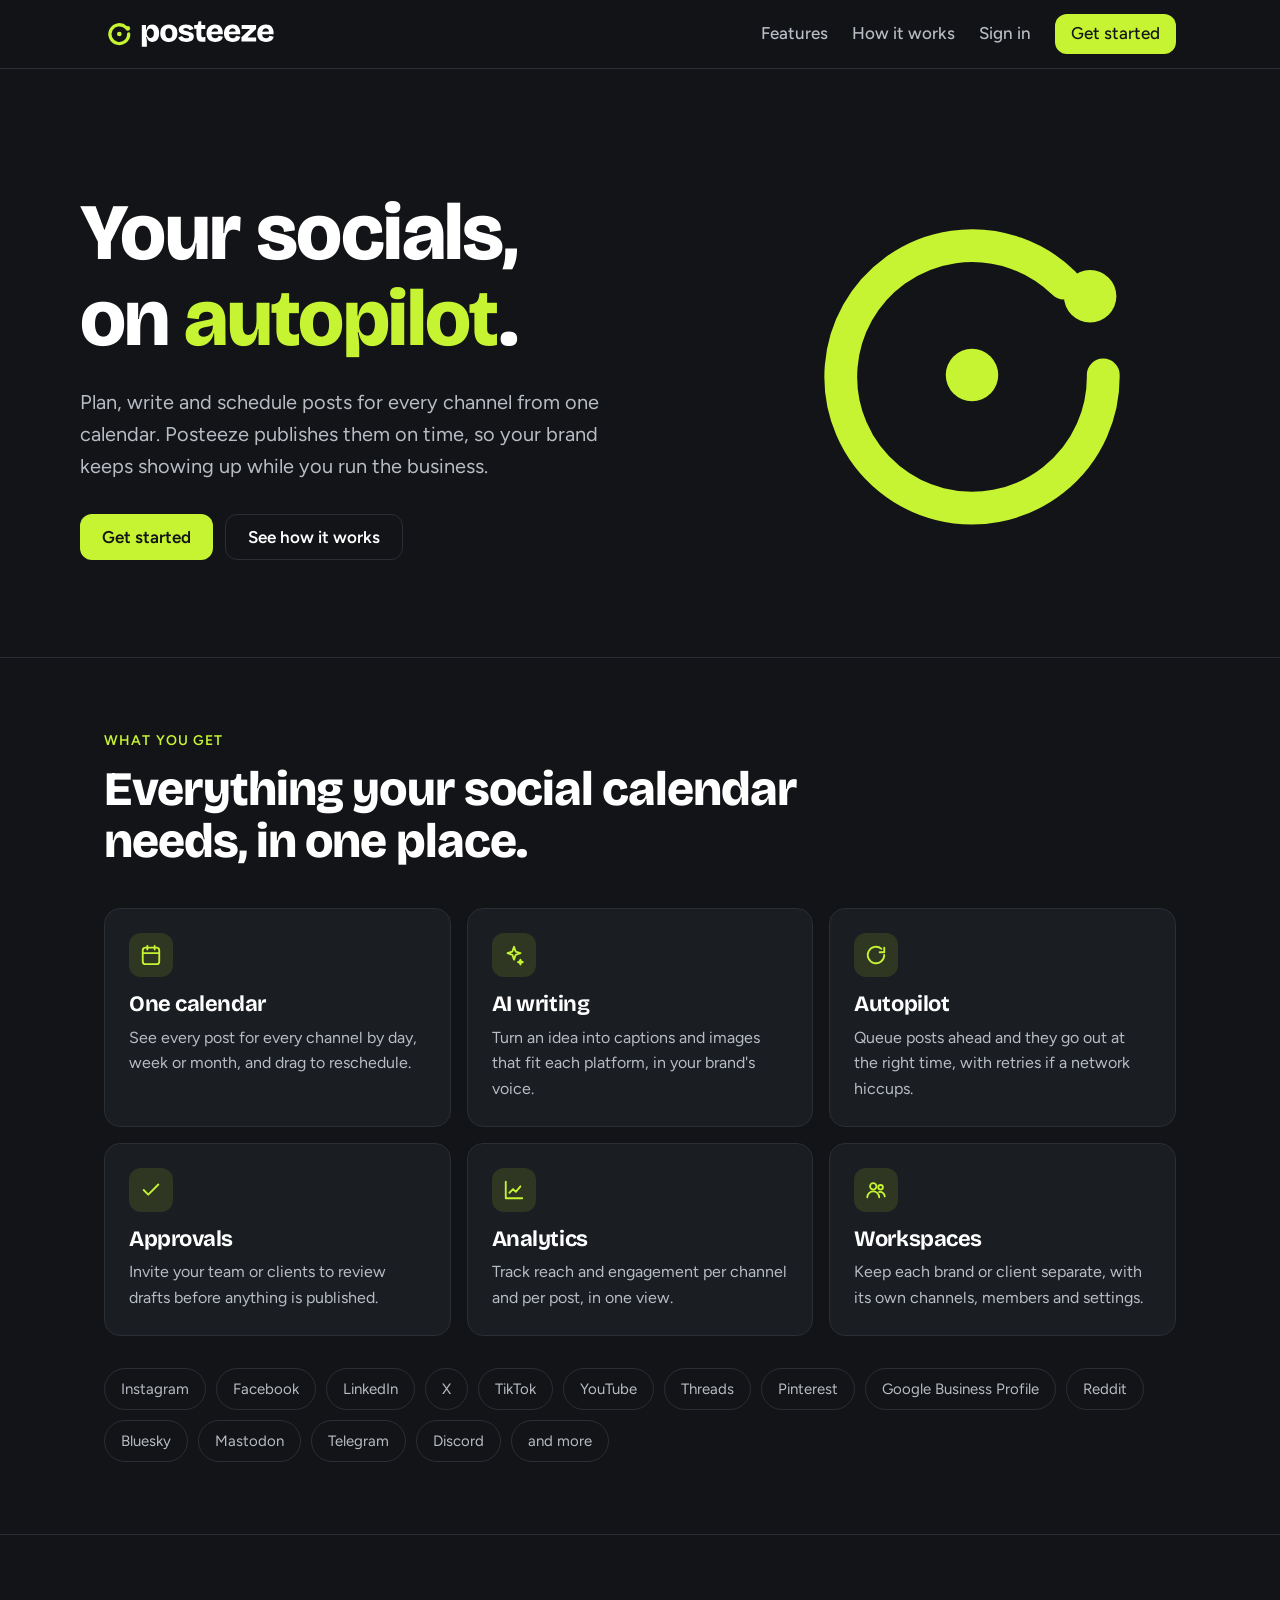
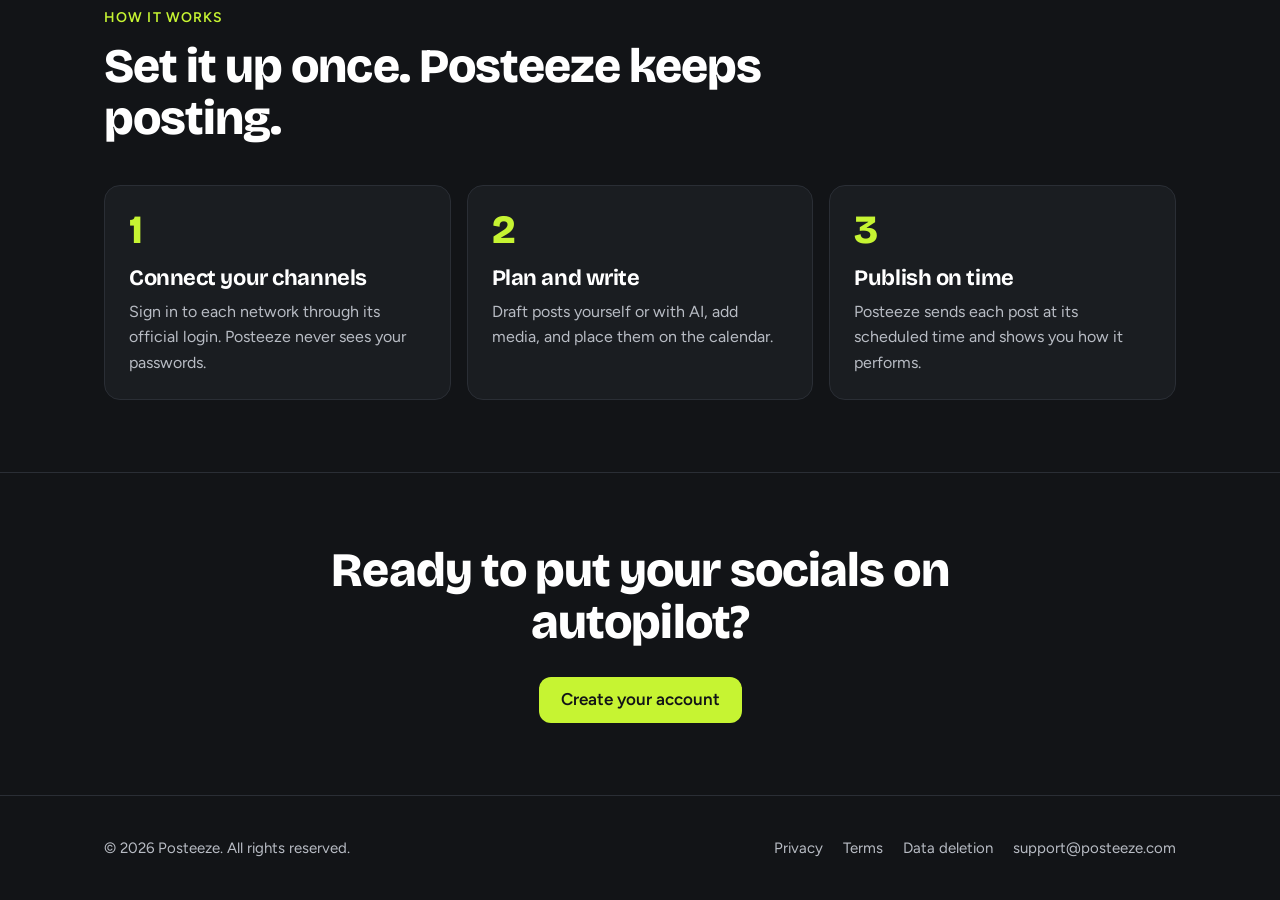
==== public/index.html @ e5a8feeb "posteeze.com: home, privacy, terms, data deletion Co-Authored-By: Claude Opus 5.5 <noreply@anthropic" ====
<!doctype html>
<html lang="en">
<head>
<meta charset="utf-8">
<meta name="viewport" content="width=device-width, initial-scale=1">
<title>Posteeze: your socials, on autopilot</title>
<meta name="description" content="Plan, write and schedule posts for every channel from one calendar. Posteeze publishes them on time.">
<link rel="canonical" href="https://posteeze.com/">
<link rel="icon" href="/assets/favicon.ico" sizes="any">
<link rel="icon" type="image/svg+xml" href="/assets/icon.svg">
<link rel="apple-touch-icon" href="/assets/icon-180.png">
<link rel="manifest" href="/site.webmanifest">
<meta name="theme-color" content="#121417">
<meta property="og:type" content="website">
<meta property="og:site_name" content="Posteeze">
<meta property="og:title" content="Posteeze: your socials, on autopilot">
<meta property="og:description" content="Plan, write and schedule posts for every channel from one calendar. Posteeze publishes them on time.">
<meta property="og:url" content="https://posteeze.com/">
<meta property="og:image" content="https://posteeze.com/assets/og-image.png">
<meta property="og:image:width" content="1200">
<meta property="og:image:height" content="630">
<meta property="og:image:alt" content="Posteeze: your socials, on autopilot">
<meta name="twitter:card" content="summary_large_image">
<meta name="twitter:title" content="Posteeze: your socials, on autopilot">
<meta name="twitter:description" content="Plan, write and schedule posts for every channel from one calendar. Posteeze publishes them on time.">
<meta name="twitter:image" content="https://posteeze.com/assets/og-image.png">
<link rel="preconnect" href="https://fonts.googleapis.com">
<link rel="preconnect" href="https://fonts.gstatic.com" crossorigin>
<link href="https://fonts.googleapis.com/css2?family=Bricolage+Grotesque:opsz,wght@12..96,700;12..96,800&family=Figtree:wght@400;500;600&display=swap" rel="stylesheet">
<link rel="stylesheet" href="/style.css">
</head>
<body>
<header><div class="wrap nav">
<a href="/" aria-label="Posteeze home"><img src="/assets/logo-text-dark.svg" alt="Posteeze" width="170" height="30"></a>
<nav><a href="/#features">Features</a><a href="/#how">How it works</a><a href="https://postiz-production-c13c5736.up.railway.app/auth/login">Sign in</a><a class="btn" href="https://postiz-production-c13c5736.up.railway.app/auth">Get started</a></nav>
</div></header>
<main>

<div class="wrap hero">
<div>
<h1>Your socials,<br>on <em>autopilot</em>.</h1>
<p>Plan, write and schedule posts for every channel from one calendar. Posteeze publishes them on time, so your brand keeps showing up while you run the business.</p>
<div class="cta"><a class="btn" href="https://postiz-production-c13c5736.up.railway.app/auth">Get started</a><a class="btn ghost" href="#how">See how it works</a></div>
</div>
<svg class="orbit" viewBox="0 0 64 64" role="img" aria-label="Posteeze orbit mark">
<path d="M46 18 A20 20 0 1 0 52 32" fill="none" stroke="#C6F432" stroke-width="5" stroke-linecap="round"/>
<circle cx="50" cy="20" r="4" fill="#C6F432"/><circle cx="32" cy="32" r="4" fill="#C6F432"/></svg>
</div>

<section id="features"><div class="wrap">
<div class="eyebrow">What you get</div>
<h2>Everything your social calendar needs, in one place.</h2>
<div class="grid">
<div class="card"><div class="ico"><svg width="22" height="22" viewBox="0 0 24 24" fill="none" stroke="#C6F432" stroke-width="2" stroke-linecap="round" stroke-linejoin="round" aria-hidden="true"><rect x="3" y="4" width="18" height="18" rx="3"/><path d="M16 2v4M8 2v4M3 10h18"/></svg></div><h3>One calendar</h3><p>See every post for every channel by day, week or month, and drag to reschedule.</p></div>
<div class="card"><div class="ico"><svg width="22" height="22" viewBox="0 0 24 24" fill="none" stroke="#C6F432" stroke-width="2" stroke-linecap="round" stroke-linejoin="round" aria-hidden="true"><path d="M12 3l1.8 5.2L19 10l-5.2 1.8L12 17l-1.8-5.2L5 10l5.2-1.8z"/><path d="M19 17l.7 2 2 .7-2 .7-.7 2-.7-2-2-.7 2-.7z"/></svg></div><h3>AI writing</h3><p>Turn an idea into captions and images that fit each platform, in your brand's voice.</p></div>
<div class="card"><div class="ico"><svg width="22" height="22" viewBox="0 0 24 24" fill="none" stroke="#C6F432" stroke-width="2" stroke-linecap="round" stroke-linejoin="round" aria-hidden="true"><path d="M21 12a9 9 0 1 1-3-6.7"/><path d="M21 4v5h-5"/></svg></div><h3>Autopilot</h3><p>Queue posts ahead and they go out at the right time, with retries if a network hiccups.</p></div>
<div class="card"><div class="ico"><svg width="22" height="22" viewBox="0 0 24 24" fill="none" stroke="#C6F432" stroke-width="2" stroke-linecap="round" stroke-linejoin="round" aria-hidden="true"><path d="M20 6L9 17l-5-5"/></svg></div><h3>Approvals</h3><p>Invite your team or clients to review drafts before anything is published.</p></div>
<div class="card"><div class="ico"><svg width="22" height="22" viewBox="0 0 24 24" fill="none" stroke="#C6F432" stroke-width="2" stroke-linecap="round" stroke-linejoin="round" aria-hidden="true"><path d="M3 3v18h18"/><path d="M7 15l4-4 3 3 5-6"/></svg></div><h3>Analytics</h3><p>Track reach and engagement per channel and per post, in one view.</p></div>
<div class="card"><div class="ico"><svg width="22" height="22" viewBox="0 0 24 24" fill="none" stroke="#C6F432" stroke-width="2" stroke-linecap="round" stroke-linejoin="round" aria-hidden="true"><circle cx="9" cy="8" r="3.5"/><path d="M2.5 20a6.5 6.5 0 0 1 13 0"/><circle cx="17" cy="9" r="2.5"/><path d="M15.5 14.2A5 5 0 0 1 21.5 19"/></svg></div><h3>Workspaces</h3><p>Keep each brand or client separate, with its own channels, members and settings.</p></div>
</div>
<div class="channels" aria-label="Supported channels"><span>Instagram</span><span>Facebook</span><span>LinkedIn</span><span>X</span><span>TikTok</span><span>YouTube</span><span>Threads</span><span>Pinterest</span><span>Google Business Profile</span><span>Reddit</span><span>Bluesky</span><span>Mastodon</span><span>Telegram</span><span>Discord</span><span>and more</span></div>
</div></section>

<section id="how"><div class="wrap">
<div class="eyebrow">How it works</div>
<h2>Set it up once. Posteeze keeps posting.</h2>
<div class="steps">
<div class="card"><h3>Connect your channels</h3><p>Sign in to each network through its official login. Posteeze never sees your passwords.</p></div>
<div class="card"><h3>Plan and write</h3><p>Draft posts yourself or with AI, add media, and place them on the calendar.</p></div>
<div class="card"><h3>Publish on time</h3><p>Posteeze sends each post at its scheduled time and shows you how it performs.</p></div>
</div>
</div></section>

<section class="final"><div class="wrap">
<h2>Ready to put your socials on autopilot?</h2>
<div class="cta"><a class="btn" href="https://postiz-production-c13c5736.up.railway.app/auth">Create your account</a></div>
</div></section>
</main>
<footer><div class="wrap row">
<div>&copy; 2026 Posteeze. All rights reserved.</div>
<nav><a href="/privacy">Privacy</a><a href="/terms">Terms</a><a href="/data-deletion">Data deletion</a><a href="mailto:support@posteeze.com">support@posteeze.com</a></nav>
</div></footer>
</body>
</html>
---- style.css ----
:root{--night:#121417;--panel:#1A1D21;--line:#2A2E35;--lime:#C6F432;--moss:#7BA300;--text:#FFFFFF;--muted:#B8BCC4;--display:'Bricolage Grotesque',Georgia,sans-serif;--body:'Figtree',system-ui,sans-serif}
*{box-sizing:border-box}
html{scroll-behavior:smooth}
body{margin:0;background:var(--night);color:var(--text);font-family:var(--body);font-size:17px;line-height:1.6;-webkit-font-smoothing:antialiased}
a{color:var(--lime)}a:hover{color:#E4FA9C}
.wrap{max-width:1120px;margin:0 auto;padding:0 24px}
header{position:sticky;top:0;z-index:5;background:rgba(18,20,23,.88);backdrop-filter:blur(10px);border-bottom:1px solid var(--line)}
.nav{display:flex;align-items:center;justify-content:space-between;height:68px;gap:16px}
.nav img{height:30px;display:block}
.nav nav{display:flex;gap:24px;align-items:center;flex-wrap:wrap}
.nav nav a{color:var(--muted);text-decoration:none;font-weight:500}
.nav nav a:hover{color:var(--text)}
.btn{display:inline-flex;align-items:center;justify-content:center;min-height:46px;padding:0 22px;border-radius:12px;background:var(--lime);color:var(--night)!important;font-weight:600;text-decoration:none;border:0}
.btn:hover{background:#D6FA62}
.btn.ghost{background:transparent;color:var(--text)!important;border:1px solid var(--line)}
.btn.ghost:hover{border-color:var(--muted)}
.nav .btn{min-height:40px;padding:0 16px}
h1,h2,h3{font-family:var(--display);line-height:1.08;letter-spacing:-.02em;margin:0}
.hero{padding:96px 0 72px;display:grid;grid-template-columns:minmax(0,1.15fr) minmax(0,.85fr);gap:48px;align-items:center}
.hero h1{font-size:clamp(44px,6.4vw,80px);font-weight:800}
.hero h1 em{font-style:normal;color:var(--lime)}
.hero p{color:var(--muted);font-size:20px;max-width:560px;margin:24px 0 32px}
.cta{display:flex;gap:12px;flex-wrap:wrap}
.orbit{aspect-ratio:1;max-width:420px;width:100%;justify-self:center}
section{padding:72px 0;border-top:1px solid var(--line)}
.eyebrow{color:var(--lime);font-weight:600;font-size:14px;letter-spacing:.08em;text-transform:uppercase;margin-bottom:12px}
section h2{font-size:clamp(32px,4vw,48px);font-weight:800;max-width:720px}
.grid{display:grid;grid-template-columns:repeat(3,minmax(0,1fr));gap:16px;margin-top:40px}
.card{background:var(--panel);border:1px solid var(--line);border-radius:16px;padding:24px}
.card h3{font-size:22px;font-weight:700;margin:16px 0 8px}
.card p{color:var(--muted);margin:0;font-size:16px}
.ico{width:44px;height:44px;border-radius:12px;background:rgba(198,244,50,.12);display:flex;align-items:center;justify-content:center}
.steps{counter-reset:s;display:grid;grid-template-columns:repeat(3,minmax(0,1fr));gap:16px;margin-top:40px}
.steps .card::before{counter-increment:s;content:counter(s);font-family:var(--display);font-weight:800;font-size:40px;color:var(--lime);line-height:1}
.channels{display:flex;flex-wrap:wrap;gap:10px;margin-top:32px}
.channels span{border:1px solid var(--line);border-radius:999px;padding:8px 16px;color:var(--muted);font-size:15px}
.final{text-align:center}
.final h2{margin:0 auto}
.final .cta{justify-content:center;margin-top:28px}
footer{border-top:1px solid var(--line);padding:40px 0;color:var(--muted);font-size:15px}
footer .row{display:flex;justify-content:space-between;gap:24px;flex-wrap:wrap;align-items:center}
footer nav{display:flex;gap:20px;flex-wrap:wrap}
footer a{color:var(--muted);text-decoration:none}footer a:hover{color:var(--text)}
.doc{max-width:760px;padding:64px 0 96px}
.doc h1{font-size:clamp(36px,5vw,52px);font-weight:800;margin-bottom:8px}
.doc .date{color:var(--muted);margin:0 0 40px}
.doc h2{font-size:26px;font-weight:700;margin:40px 0 12px}
.doc p,.doc li{color:#D5D8DD}
.doc ul{padding-left:22px}
.note{background:var(--panel);border:1px solid var(--line);border-left:0;border-radius:12px;padding:16px 20px}
@media (max-width:860px){.hero{grid-template-columns:1fr;padding-top:64px}.orbit{max-width:260px}.grid,.steps{grid-template-columns:1fr}.nav nav a:not(.btn){display:none}}
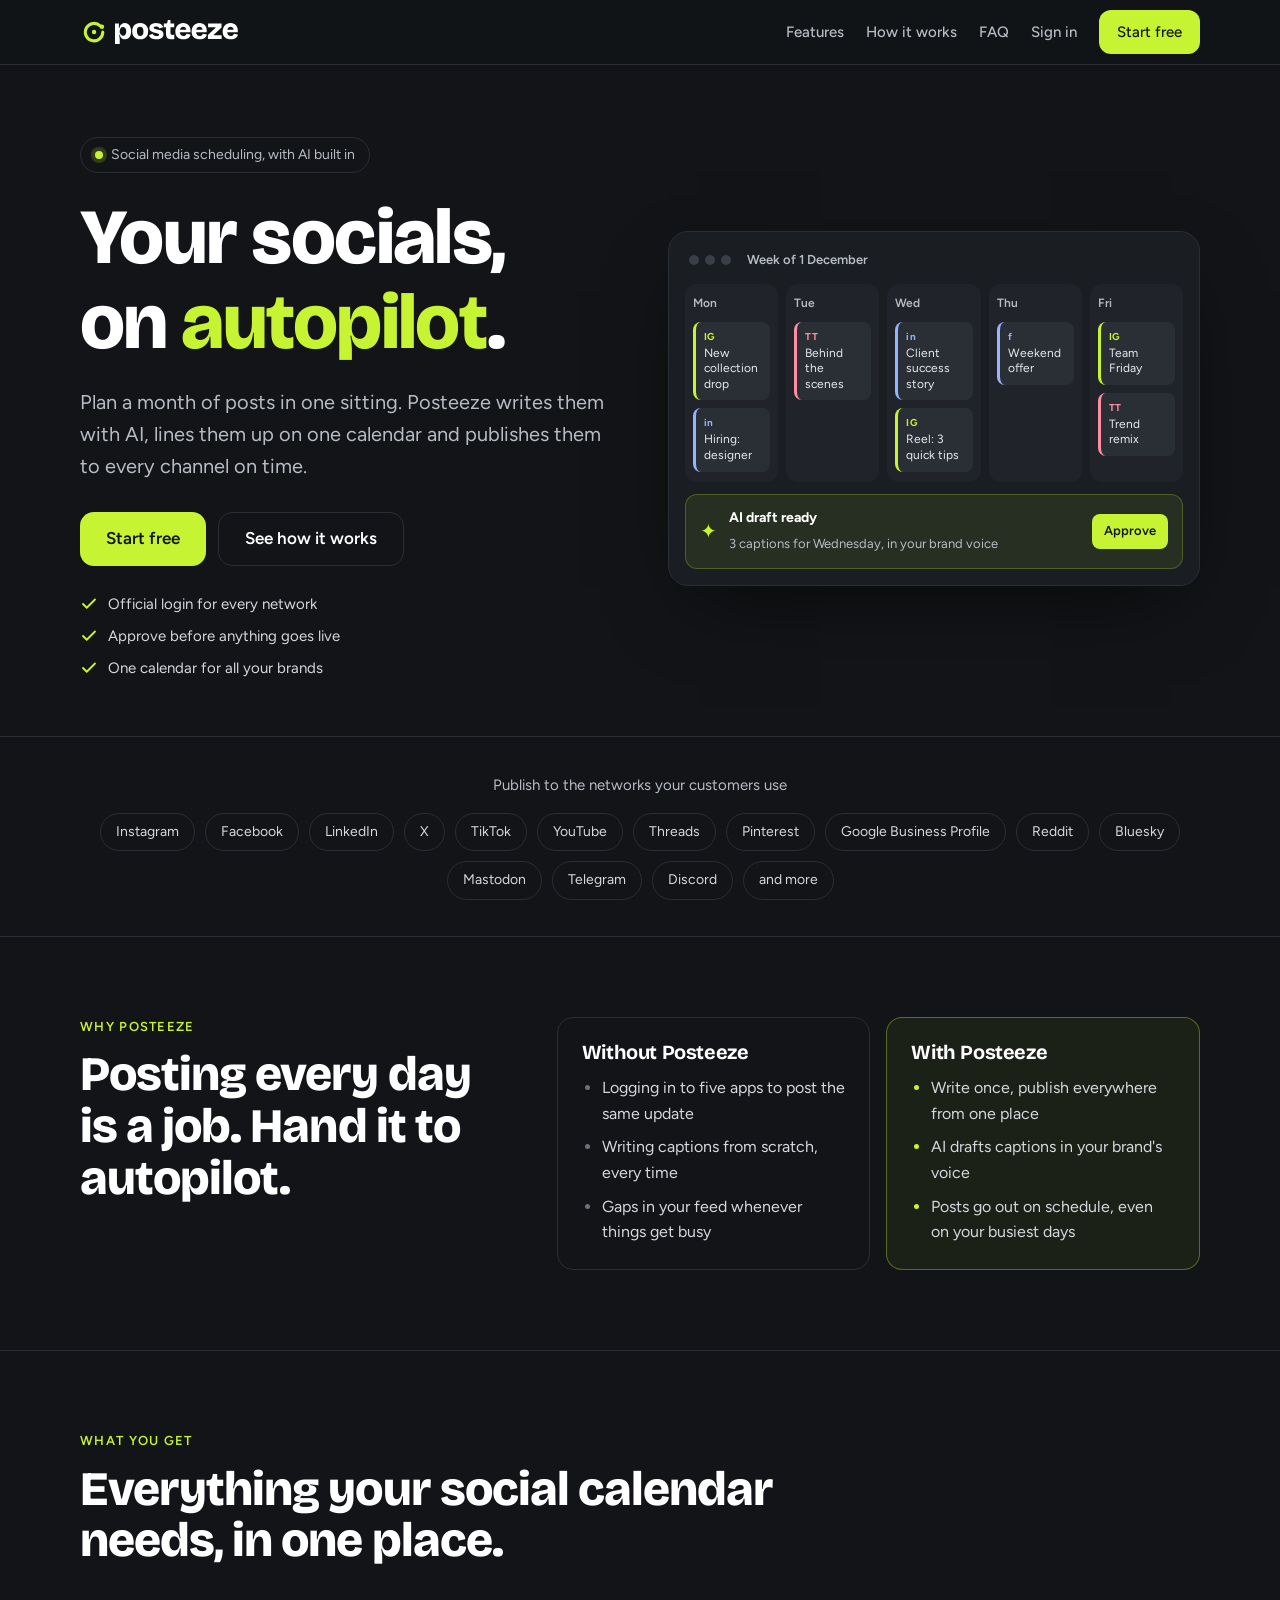
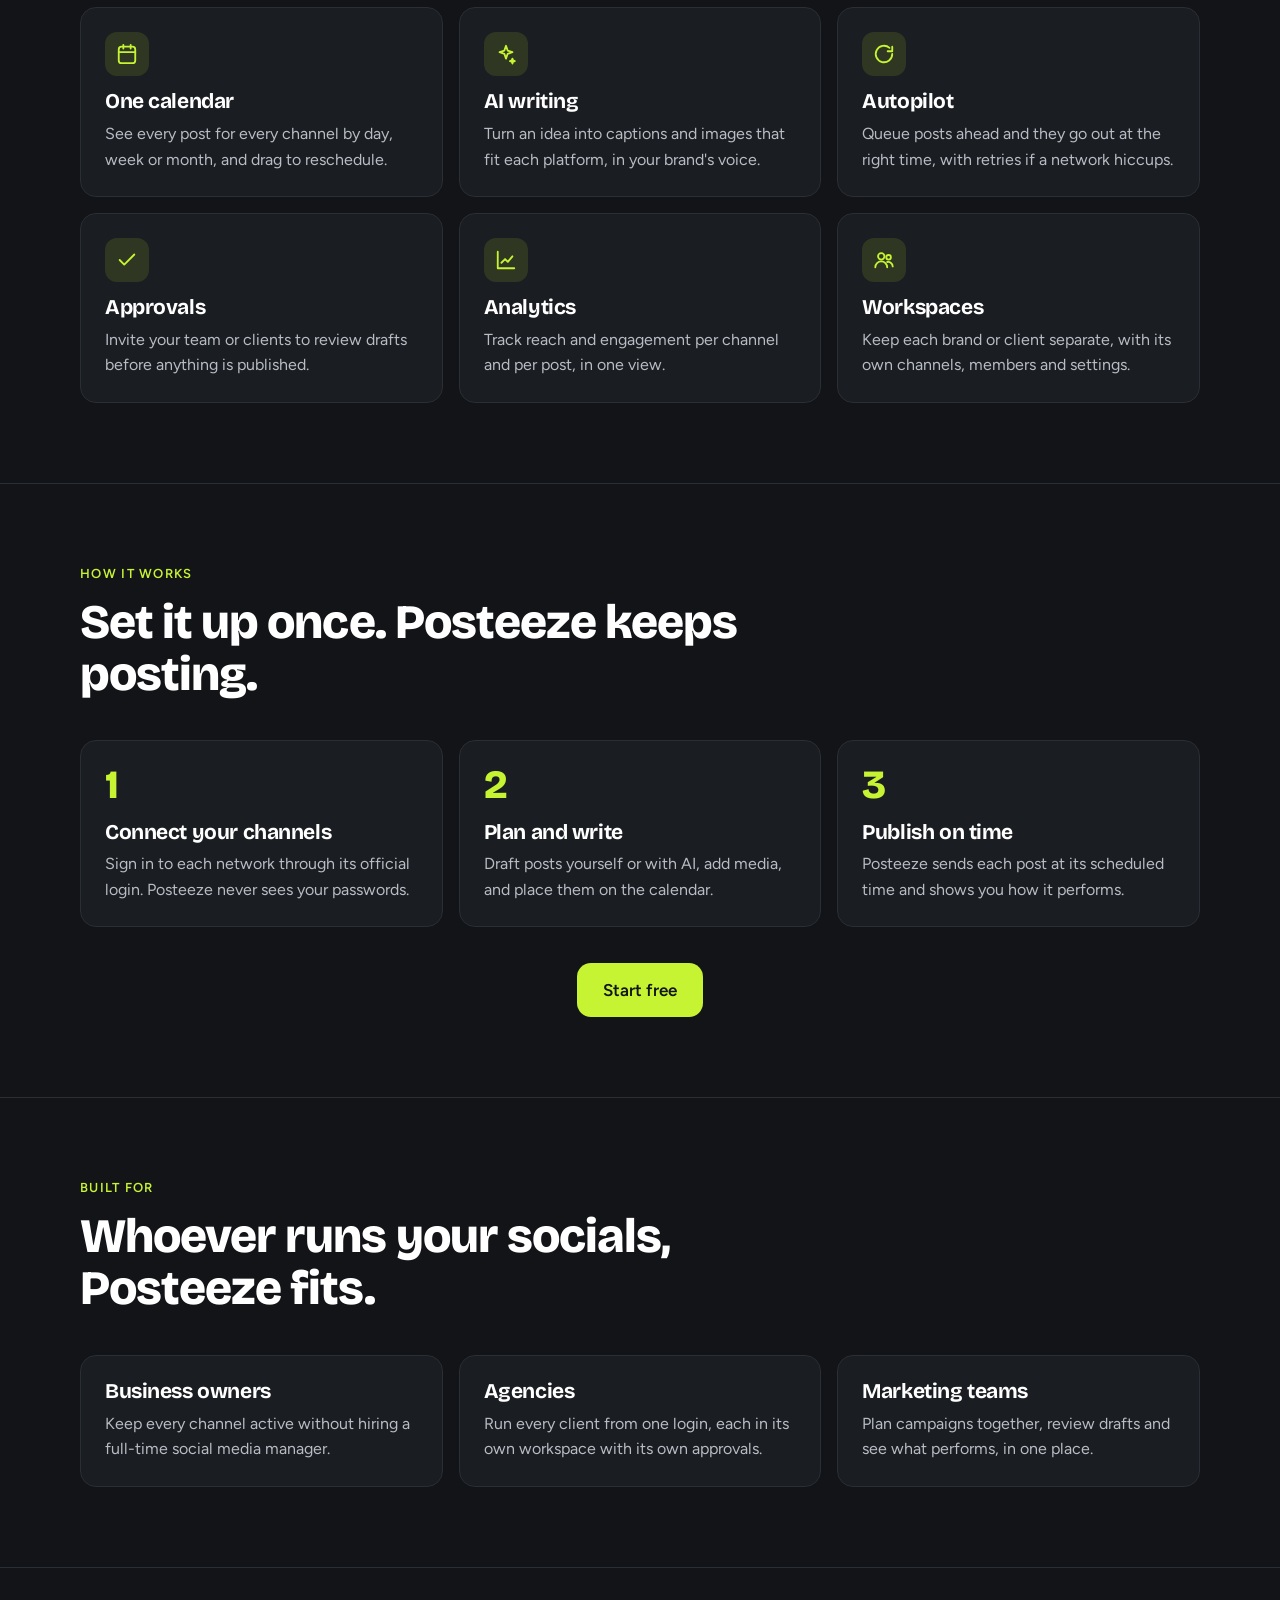
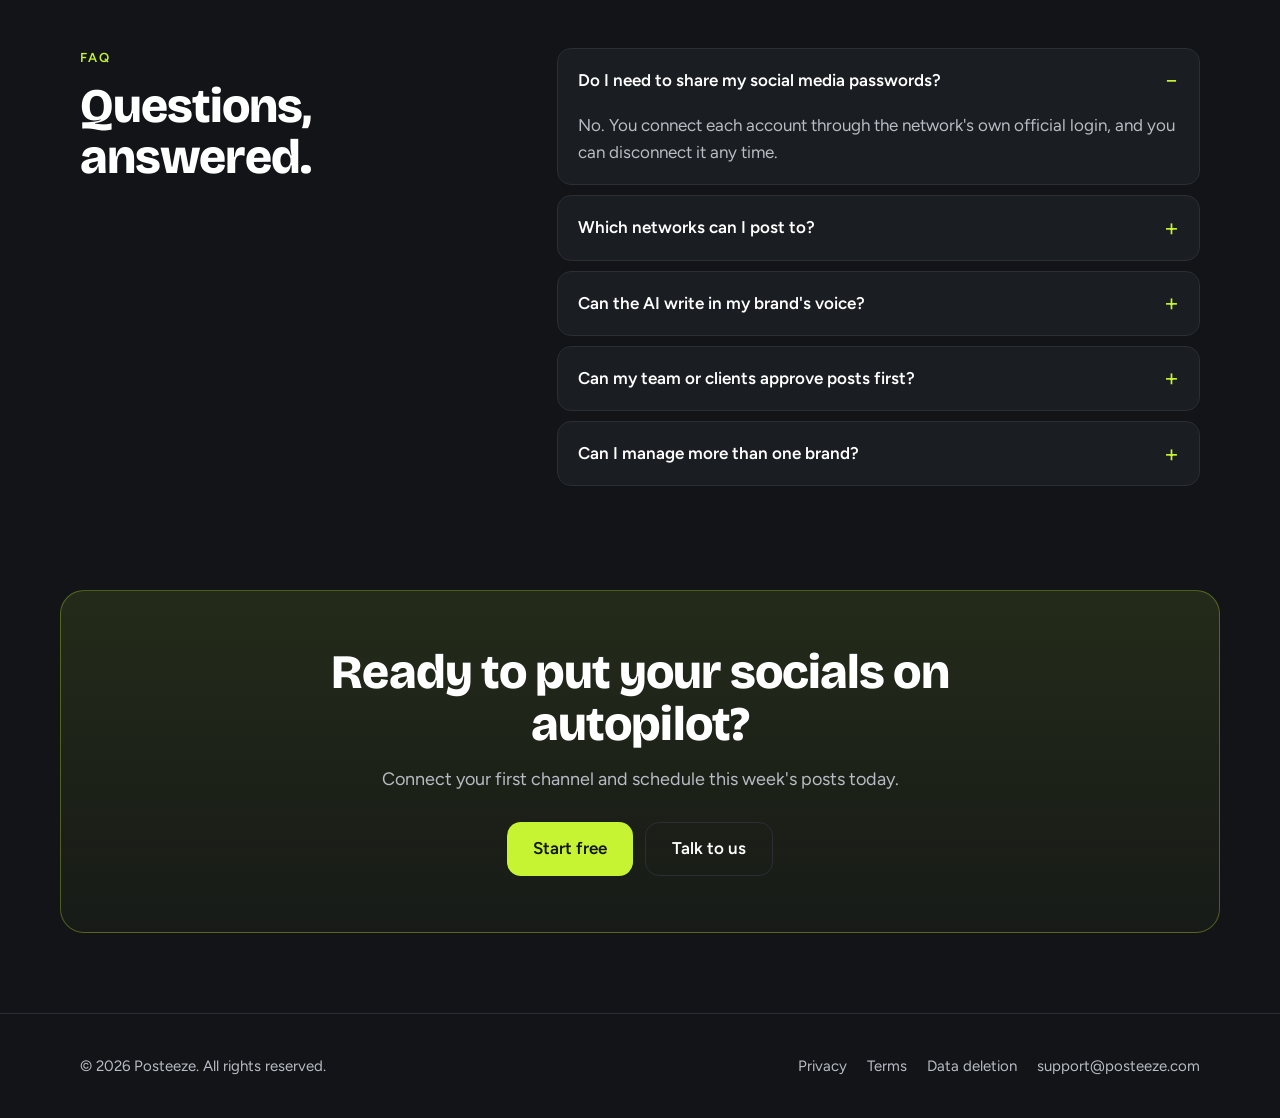
==== commit 8fa1e731: "Conversion-focused landing page, mobile and desktop Co-Authored-By: Claude Opus 5.5 <noreply@anthrop" ====
--- a/public/index.html
+++ b/public/index.html
@@ -32,20 +32,58 @@
 <body>
 <header><div class="wrap nav">
 <a href="/" aria-label="Posteeze home"><img src="/assets/logo-text-dark.svg" alt="Posteeze" width="170" height="30"></a>
-<nav><a href="/#features">Features</a><a href="/#how">How it works</a><a href="https://postiz-production-c13c5736.up.railway.app/auth/login">Sign in</a><a class="btn" href="https://postiz-production-c13c5736.up.railway.app/auth">Get started</a></nav>
+<nav><a href="/#features">Features</a><a href="/#how">How it works</a><a href="/#faq">FAQ</a><a href="https://app.posteeze.com/auth/login">Sign in</a><a class="btn" href="https://app.posteeze.com/auth">Start free</a></nav>
 </div></header>
 <main>
 
-<div class="wrap hero">
+<section class="hero"><div class="wrap hero-grid">
+<div class="hero-copy">
+<div class="pill"><span class="dot" aria-hidden="true"></span>Social media scheduling, with AI built in</div>
+<h1>Your socials,<br>on <em>autopilot</em>.</h1>
+<p class="lead">Plan a month of posts in one sitting. Posteeze writes them with AI, lines them up on one calendar and publishes them to every channel on time.</p>
+<div class="cta"><a class="btn btn-lg" href="https://app.posteeze.com/auth">Start free</a><a class="btn btn-lg ghost" href="#how">See how it works</a></div>
+<ul class="trust">
+<li><svg width="18" height="18" viewBox="0 0 24 24" fill="none" stroke="#C6F432" stroke-width="2.5" stroke-linecap="round" stroke-linejoin="round" aria-hidden="true"><path d="M20 6L9 17l-5-5"/></svg>Official login for every network</li>
+<li><svg width="18" height="18" viewBox="0 0 24 24" fill="none" stroke="#C6F432" stroke-width="2.5" stroke-linecap="round" stroke-linejoin="round" aria-hidden="true"><path d="M20 6L9 17l-5-5"/></svg>Approve before anything goes live</li>
+<li><svg width="18" height="18" viewBox="0 0 24 24" fill="none" stroke="#C6F432" stroke-width="2.5" stroke-linecap="round" stroke-linejoin="round" aria-hidden="true"><path d="M20 6L9 17l-5-5"/></svg>One calendar for all your brands</li>
+</ul>
+</div>
+<div class="mock" role="img" aria-label="Posteeze calendar showing scheduled posts across Instagram, LinkedIn and TikTok">
+<div class="mock-bar"><span></span><span></span><span></span><div class="mock-title">Week of 1 December</div></div>
+<div class="mock-days">
+<div class="day"><b>Mon</b><div class="post ig"><i>IG</i>New collection drop</div><div class="post li"><i>in</i>Hiring: designer</div></div>
+<div class="day"><b>Tue</b><div class="post tt"><i>TT</i>Behind the scenes</div></div>
+<div class="day"><b>Wed</b><div class="post li"><i>in</i>Client success story</div><div class="post ig"><i>IG</i>Reel: 3 quick tips</div></div>
+<div class="day"><b>Thu</b><div class="post fb"><i>f</i>Weekend offer</div></div>
+<div class="day"><b>Fri</b><div class="post ig"><i>IG</i>Team Friday</div><div class="post tt"><i>TT</i>Trend remix</div></div>
+</div>
+<div class="mock-ai"><span class="spark" aria-hidden="true">&#10022;</span><div><b>AI draft ready</b><small>3 captions for Wednesday, in your brand voice</small></div><span class="mock-btn">Approve</span></div>
+</div>
+</div></section>
+
+<section class="strip" aria-label="Supported channels"><div class="wrap">
+<p class="strip-title">Publish to the networks your customers use</p>
+<div class="channels"><span>Instagram</span><span>Facebook</span><span>LinkedIn</span><span>X</span><span>TikTok</span><span>YouTube</span><span>Threads</span><span>Pinterest</span><span>Google Business Profile</span><span>Reddit</span><span>Bluesky</span><span>Mastodon</span><span>Telegram</span><span>Discord</span><span>and more</span></div>
+</div></section>
+
+<section id="why"><div class="wrap split">
 <div>
-<h1>Your socials,<br>on <em>autopilot</em>.</h1>
-<p>Plan, write and schedule posts for every channel from one calendar. Posteeze publishes them on time, so your brand keeps showing up while you run the business.</p>
-<div class="cta"><a class="btn" href="https://postiz-production-c13c5736.up.railway.app/auth">Get started</a><a class="btn ghost" href="#how">See how it works</a></div>
+<div class="eyebrow">Why Posteeze</div>
+<h2>Posting every day is a job. Hand it to autopilot.</h2>
 </div>
-<svg class="orbit" viewBox="0 0 64 64" role="img" aria-label="Posteeze orbit mark">
-<path d="M46 18 A20 20 0 1 0 52 32" fill="none" stroke="#C6F432" stroke-width="5" stroke-linecap="round"/>
-<circle cx="50" cy="20" r="4" fill="#C6F432"/><circle cx="32" cy="32" r="4" fill="#C6F432"/></svg>
+<div class="compare">
+<div class="col before"><h3>Without Posteeze</h3><ul>
+<li>Logging in to five apps to post the same update</li>
+<li>Writing captions from scratch, every time</li>
+<li>Gaps in your feed whenever things get busy</li>
+</ul></div>
+<div class="col after"><h3>With Posteeze</h3><ul>
+<li>Write once, publish everywhere from one place</li>
+<li>AI drafts captions in your brand's voice</li>
+<li>Posts go out on schedule, even on your busiest days</li>
+</ul></div>
 </div>
+</div></section>
 
 <section id="features"><div class="wrap">
 <div class="eyebrow">What you get</div>
@@ -58,7 +96,6 @@
 <div class="card"><div class="ico"><svg width="22" height="22" viewBox="0 0 24 24" fill="none" stroke="#C6F432" stroke-width="2" stroke-linecap="round" stroke-linejoin="round" aria-hidden="true"><path d="M3 3v18h18"/><path d="M7 15l4-4 3 3 5-6"/></svg></div><h3>Analytics</h3><p>Track reach and engagement per channel and per post, in one view.</p></div>
 <div class="card"><div class="ico"><svg width="22" height="22" viewBox="0 0 24 24" fill="none" stroke="#C6F432" stroke-width="2" stroke-linecap="round" stroke-linejoin="round" aria-hidden="true"><circle cx="9" cy="8" r="3.5"/><path d="M2.5 20a6.5 6.5 0 0 1 13 0"/><circle cx="17" cy="9" r="2.5"/><path d="M15.5 14.2A5 5 0 0 1 21.5 19"/></svg></div><h3>Workspaces</h3><p>Keep each brand or client separate, with its own channels, members and settings.</p></div>
 </div>
-<div class="channels" aria-label="Supported channels"><span>Instagram</span><span>Facebook</span><span>LinkedIn</span><span>X</span><span>TikTok</span><span>YouTube</span><span>Threads</span><span>Pinterest</span><span>Google Business Profile</span><span>Reddit</span><span>Bluesky</span><span>Mastodon</span><span>Telegram</span><span>Discord</span><span>and more</span></div>
 </div></section>
 
 <section id="how"><div class="wrap">
@@ -69,12 +106,37 @@
 <div class="card"><h3>Plan and write</h3><p>Draft posts yourself or with AI, add media, and place them on the calendar.</p></div>
 <div class="card"><h3>Publish on time</h3><p>Posteeze sends each post at its scheduled time and shows you how it performs.</p></div>
 </div>
+<div class="cta center"><a class="btn btn-lg" href="https://app.posteeze.com/auth">Start free</a></div>
 </div></section>
 
-<section class="final"><div class="wrap">
+<section id="who"><div class="wrap">
+<div class="eyebrow">Built for</div>
+<h2>Whoever runs your socials, Posteeze fits.</h2>
+<div class="grid three">
+<div class="card"><h3>Business owners</h3><p>Keep every channel active without hiring a full-time social media manager.</p></div>
+<div class="card"><h3>Agencies</h3><p>Run every client from one login, each in its own workspace with its own approvals.</p></div>
+<div class="card"><h3>Marketing teams</h3><p>Plan campaigns together, review drafts and see what performs, in one place.</p></div>
+</div>
+</div></section>
+
+<section id="faq"><div class="wrap faq-wrap">
+<div><div class="eyebrow">FAQ</div><h2>Questions, answered.</h2></div>
+<div class="faq">
+<details open><summary>Do I need to share my social media passwords?</summary><p>No. You connect each account through the network's own official login, and you can disconnect it any time.</p></details>
+<details><summary>Which networks can I post to?</summary><p>Instagram, Facebook, LinkedIn, X, TikTok, YouTube, Threads, Pinterest, Google Business Profile, Reddit, Bluesky, Mastodon, Telegram, Discord and more.</p></details>
+<details><summary>Can the AI write in my brand's voice?</summary><p>Yes. Give it an idea and it drafts captions for each platform. You edit or approve before anything is scheduled.</p></details>
+<details><summary>Can my team or clients approve posts first?</summary><p>Yes. Invite them to a workspace and drafts wait for review before they are published.</p></details>
+<details><summary>Can I manage more than one brand?</summary><p>Yes. Each brand or client gets its own workspace, channels and members.</p></details>
+</div>
+</div></section>
+
+<section class="final"><div class="wrap final-box">
 <h2>Ready to put your socials on autopilot?</h2>
-<div class="cta"><a class="btn" href="https://postiz-production-c13c5736.up.railway.app/auth">Create your account</a></div>
+<p>Connect your first channel and schedule this week's posts today.</p>
+<div class="cta"><a class="btn btn-lg" href="https://app.posteeze.com/auth">Start free</a><a class="btn btn-lg ghost" href="mailto:support@posteeze.com">Talk to us</a></div>
 </div></section>
+
+<div class="sticky-cta" aria-hidden="false"><a class="btn" href="https://app.posteeze.com/auth">Start free</a></div>
 </main>
 <footer><div class="wrap row">
 <div>&copy; 2026 Posteeze. All rights reserved.</div>
--- a/style.css
+++ b/style.css
@@ -1,51 +1,141 @@
-:root{--night:#121417;--panel:#1A1D21;--line:#2A2E35;--lime:#C6F432;--moss:#7BA300;--text:#FFFFFF;--muted:#B8BCC4;--display:'Bricolage Grotesque',Georgia,sans-serif;--body:'Figtree',system-ui,sans-serif}
+:root{--night:#121417;--panel:#1A1D21;--panel2:#20242A;--line:#2A2E35;--lime:#C6F432;--moss:#7BA300;--text:#FFFFFF;--muted:#B8BCC4;--display:'Bricolage Grotesque',Georgia,sans-serif;--body:'Figtree',system-ui,sans-serif}
 *{box-sizing:border-box}
-html{scroll-behavior:smooth}
+html{scroll-behavior:smooth;scroll-padding-top:80px}
 body{margin:0;background:var(--night);color:var(--text);font-family:var(--body);font-size:17px;line-height:1.6;-webkit-font-smoothing:antialiased}
 a{color:var(--lime)}a:hover{color:#E4FA9C}
-.wrap{max-width:1120px;margin:0 auto;padding:0 24px}
-header{position:sticky;top:0;z-index:5;background:rgba(18,20,23,.88);backdrop-filter:blur(10px);border-bottom:1px solid var(--line)}
-.nav{display:flex;align-items:center;justify-content:space-between;height:68px;gap:16px}
-.nav img{height:30px;display:block}
-.nav nav{display:flex;gap:24px;align-items:center;flex-wrap:wrap}
-.nav nav a{color:var(--muted);text-decoration:none;font-weight:500}
+.wrap{max-width:1160px;margin:0 auto;padding:0 20px}
+h1,h2,h3{font-family:var(--display);line-height:1.08;letter-spacing:-.02em;margin:0}
+
+/* header */
+header{position:sticky;top:0;z-index:20;background:rgba(18,20,23,.9);backdrop-filter:blur(10px);-webkit-backdrop-filter:blur(10px);border-bottom:1px solid var(--line)}
+.nav{display:flex;align-items:center;justify-content:space-between;height:64px;gap:16px}
+.nav img{height:28px;width:auto;display:block}
+.nav nav{display:flex;gap:22px;align-items:center}
+.nav nav a{color:var(--muted);text-decoration:none;font-weight:500;font-size:15px}
 .nav nav a:hover{color:var(--text)}
-.btn{display:inline-flex;align-items:center;justify-content:center;min-height:46px;padding:0 22px;border-radius:12px;background:var(--lime);color:var(--night)!important;font-weight:600;text-decoration:none;border:0}
-.btn:hover{background:#D6FA62}
+
+/* buttons */
+.btn{display:inline-flex;align-items:center;justify-content:center;min-height:44px;padding:0 18px;border-radius:12px;background:var(--lime);color:var(--night)!important;font-weight:600;text-decoration:none;border:0;white-space:nowrap;transition:transform .15s,background .15s}
+.btn:hover{background:#D6FA62;transform:translateY(-1px)}
+.btn:focus-visible,a:focus-visible,summary:focus-visible{outline:3px solid var(--lime);outline-offset:3px}
+.btn-lg{min-height:54px;padding:0 26px;font-size:17px;border-radius:14px}
 .btn.ghost{background:transparent;color:var(--text)!important;border:1px solid var(--line)}
 .btn.ghost:hover{border-color:var(--muted)}
-.nav .btn{min-height:40px;padding:0 16px}
-h1,h2,h3{font-family:var(--display);line-height:1.08;letter-spacing:-.02em;margin:0}
-.hero{padding:96px 0 72px;display:grid;grid-template-columns:minmax(0,1.15fr) minmax(0,.85fr);gap:48px;align-items:center}
-.hero h1{font-size:clamp(44px,6.4vw,80px);font-weight:800}
+.cta{display:flex;gap:12px;flex-wrap:wrap}
+.cta.center{justify-content:center;margin-top:36px}
+
+/* hero */
+.hero{padding:72px 0 56px;border:0}
+.hero-grid{display:grid;grid-template-columns:minmax(0,1fr) minmax(0,1fr);gap:56px;align-items:center}
+.pill{display:inline-flex;align-items:center;gap:8px;border:1px solid var(--line);border-radius:999px;padding:6px 14px;font-size:14px;color:var(--muted);margin-bottom:22px}
+.pill .dot{width:8px;height:8px;border-radius:50%;background:var(--lime);box-shadow:0 0 0 4px rgba(198,244,50,.18)}
+.hero h1{font-size:clamp(44px,6.2vw,78px);font-weight:800}
 .hero h1 em{font-style:normal;color:var(--lime)}
-.hero p{color:var(--muted);font-size:20px;max-width:560px;margin:24px 0 32px}
-.cta{display:flex;gap:12px;flex-wrap:wrap}
-.orbit{aspect-ratio:1;max-width:420px;width:100%;justify-self:center}
-section{padding:72px 0;border-top:1px solid var(--line)}
-.eyebrow{color:var(--lime);font-weight:600;font-size:14px;letter-spacing:.08em;text-transform:uppercase;margin-bottom:12px}
-section h2{font-size:clamp(32px,4vw,48px);font-weight:800;max-width:720px}
+.lead{color:var(--muted);font-size:clamp(18px,1.6vw,20px);max-width:540px;margin:22px 0 30px}
+.trust{list-style:none;padding:0;margin:26px 0 0;display:flex;flex-direction:column;gap:8px;color:#D5D8DD;font-size:15px}
+.trust li{display:flex;gap:10px;align-items:center}
+
+/* product mockup */
+.mock{background:var(--panel);border:1px solid var(--line);border-radius:20px;padding:16px;box-shadow:0 30px 80px -30px rgba(0,0,0,.7)}
+.mock-bar{display:flex;align-items:center;gap:6px;padding:2px 4px 14px}
+.mock-bar>span{width:10px;height:10px;border-radius:50%;background:#3A3F47}
+.mock-title{margin-left:10px;font-size:13px;color:var(--muted);font-weight:600}
+.mock-days{display:grid;grid-template-columns:repeat(5,minmax(0,1fr));gap:8px}
+.day{background:var(--panel2);border-radius:12px;padding:10px 8px;min-height:170px;display:flex;flex-direction:column;gap:8px}
+.day b{font-size:12px;color:var(--muted);font-weight:600}
+.post{font-size:12px;line-height:1.3;background:#2A2F36;border-radius:8px;padding:8px;color:#E7E9EC;border-left:3px solid var(--lime)}
+.post i{display:block;font-style:normal;font-size:10px;font-weight:700;color:var(--lime);margin-bottom:3px;letter-spacing:.04em}
+.post.li{border-left-color:#8FB6FF}.post.li i{color:#8FB6FF}
+.post.tt{border-left-color:#FF8FA3}.post.tt i{color:#FF8FA3}
+.post.fb{border-left-color:#9DB5FF}.post.fb i{color:#9DB5FF}
+.mock-ai{margin-top:12px;display:flex;align-items:center;gap:12px;background:rgba(198,244,50,.08);border:1px solid rgba(198,244,50,.25);border-radius:12px;padding:12px 14px}
+.mock-ai .spark{color:var(--lime);font-size:20px}
+.mock-ai div{flex:1;min-width:0}
+.mock-ai b{display:block;font-size:14px}
+.mock-ai small{color:var(--muted);font-size:13px}
+.mock-btn{background:var(--lime);color:var(--night);font-weight:600;font-size:13px;border-radius:8px;padding:7px 12px}
+
+/* sections */
+section{padding:80px 0;border-top:1px solid var(--line)}
+.eyebrow{color:var(--lime);font-weight:600;font-size:13px;letter-spacing:.1em;text-transform:uppercase;margin-bottom:12px}
+section h2{font-size:clamp(30px,4vw,48px);font-weight:800;max-width:720px}
+.strip{padding:36px 0}
+.strip-title{margin:0 0 16px;color:var(--muted);font-size:15px;text-align:center}
+.channels{display:flex;flex-wrap:wrap;gap:10px;justify-content:center}
+.channels span{border:1px solid var(--line);border-radius:999px;padding:7px 15px;color:#D5D8DD;font-size:14px}
+
+.split{display:grid;grid-template-columns:minmax(0,.8fr) minmax(0,1.2fr);gap:48px;align-items:start}
+.compare{display:grid;grid-template-columns:repeat(2,minmax(0,1fr));gap:16px}
+.compare .col{border-radius:16px;padding:24px;border:1px solid var(--line)}
+.compare .before{background:transparent}
+.compare .after{background:rgba(198,244,50,.06);border-color:rgba(198,244,50,.35)}
+.compare h3{font-size:20px;margin-bottom:12px}
+.compare ul{margin:0;padding-left:20px;color:#D5D8DD;display:flex;flex-direction:column;gap:8px;font-size:16px}
+.compare .before li::marker{color:#6B7079}
+.compare .after li::marker{color:var(--lime)}
+
 .grid{display:grid;grid-template-columns:repeat(3,minmax(0,1fr));gap:16px;margin-top:40px}
 .card{background:var(--panel);border:1px solid var(--line);border-radius:16px;padding:24px}
-.card h3{font-size:22px;font-weight:700;margin:16px 0 8px}
+.card h3{font-size:21px;font-weight:700;margin:14px 0 8px}
+.grid.three .card h3{margin-top:0}
 .card p{color:var(--muted);margin:0;font-size:16px}
 .ico{width:44px;height:44px;border-radius:12px;background:rgba(198,244,50,.12);display:flex;align-items:center;justify-content:center}
 .steps{counter-reset:s;display:grid;grid-template-columns:repeat(3,minmax(0,1fr));gap:16px;margin-top:40px}
 .steps .card::before{counter-increment:s;content:counter(s);font-family:var(--display);font-weight:800;font-size:40px;color:var(--lime);line-height:1}
-.channels{display:flex;flex-wrap:wrap;gap:10px;margin-top:32px}
-.channels span{border:1px solid var(--line);border-radius:999px;padding:8px 16px;color:var(--muted);font-size:15px}
-.final{text-align:center}
-.final h2{margin:0 auto}
-.final .cta{justify-content:center;margin-top:28px}
+
+.faq-wrap{display:grid;grid-template-columns:minmax(0,.8fr) minmax(0,1.2fr);gap:48px}
+.faq{display:flex;flex-direction:column;gap:10px}
+.faq details{background:var(--panel);border:1px solid var(--line);border-radius:14px;padding:0 20px}
+.faq summary{cursor:pointer;list-style:none;padding:18px 28px 18px 0;font-weight:600;font-size:17px;position:relative}
+.faq summary::-webkit-details-marker{display:none}
+.faq summary::after{content:"+";position:absolute;right:0;top:50%;transform:translateY(-50%);color:var(--lime);font-size:24px;font-weight:400}
+.faq details[open] summary::after{content:"\2212"}
+.faq details p{margin:0 0 18px;color:var(--muted)}
+
+.final{border-top:0;padding-top:24px}
+.final-box{background:linear-gradient(180deg,rgba(198,244,50,.10),rgba(198,244,50,.03));border:1px solid rgba(198,244,50,.3);border-radius:24px;padding:56px 32px;text-align:center}
+.final-box h2{margin:0 auto}
+.final-box p{color:var(--muted);margin:14px 0 28px;font-size:18px}
+.final-box .cta{justify-content:center}
+
+/* sticky mobile CTA */
+.sticky-cta{display:none}
+
 footer{border-top:1px solid var(--line);padding:40px 0;color:var(--muted);font-size:15px}
 footer .row{display:flex;justify-content:space-between;gap:24px;flex-wrap:wrap;align-items:center}
 footer nav{display:flex;gap:20px;flex-wrap:wrap}
 footer a{color:var(--muted);text-decoration:none}footer a:hover{color:var(--text)}
+
+/* legal pages */
 .doc{max-width:760px;padding:64px 0 96px}
 .doc h1{font-size:clamp(36px,5vw,52px);font-weight:800;margin-bottom:8px}
 .doc .date{color:var(--muted);margin:0 0 40px}
 .doc h2{font-size:26px;font-weight:700;margin:40px 0 12px}
 .doc p,.doc li{color:#D5D8DD}
-.doc ul{padding-left:22px}
-.note{background:var(--panel);border:1px solid var(--line);border-left:0;border-radius:12px;padding:16px 20px}
-@media (max-width:860px){.hero{grid-template-columns:1fr;padding-top:64px}.orbit{max-width:260px}.grid,.steps{grid-template-columns:1fr}.nav nav a:not(.btn){display:none}}
+.doc ul,.doc ol{padding-left:22px}
+
+/* tablet */
+@media (max-width:960px){
+.hero-grid,.split,.faq-wrap{grid-template-columns:1fr;gap:36px}
+.grid,.steps{grid-template-columns:repeat(2,minmax(0,1fr))}
+}
+/* phone */
+@media (max-width:640px){
+body{font-size:16px}
+.nav nav a:not(.btn){display:none}
+.hero{padding:40px 0 36px}
+.hero h1{font-size:44px}
+.lead{margin:18px 0 24px}
+.cta .btn-lg{flex:1 1 100%}
+.mock{padding:12px;border-radius:16px}
+.mock-days{grid-template-columns:repeat(3,minmax(0,1fr))}
+.mock-days .day:nth-child(n+4){display:none}
+.day{min-height:140px}
+section{padding:56px 0}
+.compare,.grid,.steps{grid-template-columns:1fr}
+.final-box{padding:40px 20px;border-radius:18px}
+.sticky-cta{display:block;position:fixed;left:0;right:0;bottom:0;z-index:30;padding:12px 16px calc(12px + env(safe-area-inset-bottom));background:rgba(18,20,23,.94);backdrop-filter:blur(10px);-webkit-backdrop-filter:blur(10px);border-top:1px solid var(--line)}
+.sticky-cta .btn{width:100%;min-height:50px;font-size:17px}
+footer{padding-bottom:110px}
+}
+@media (prefers-reduced-motion:reduce){html{scroll-behavior:auto}.btn{transition:none}}
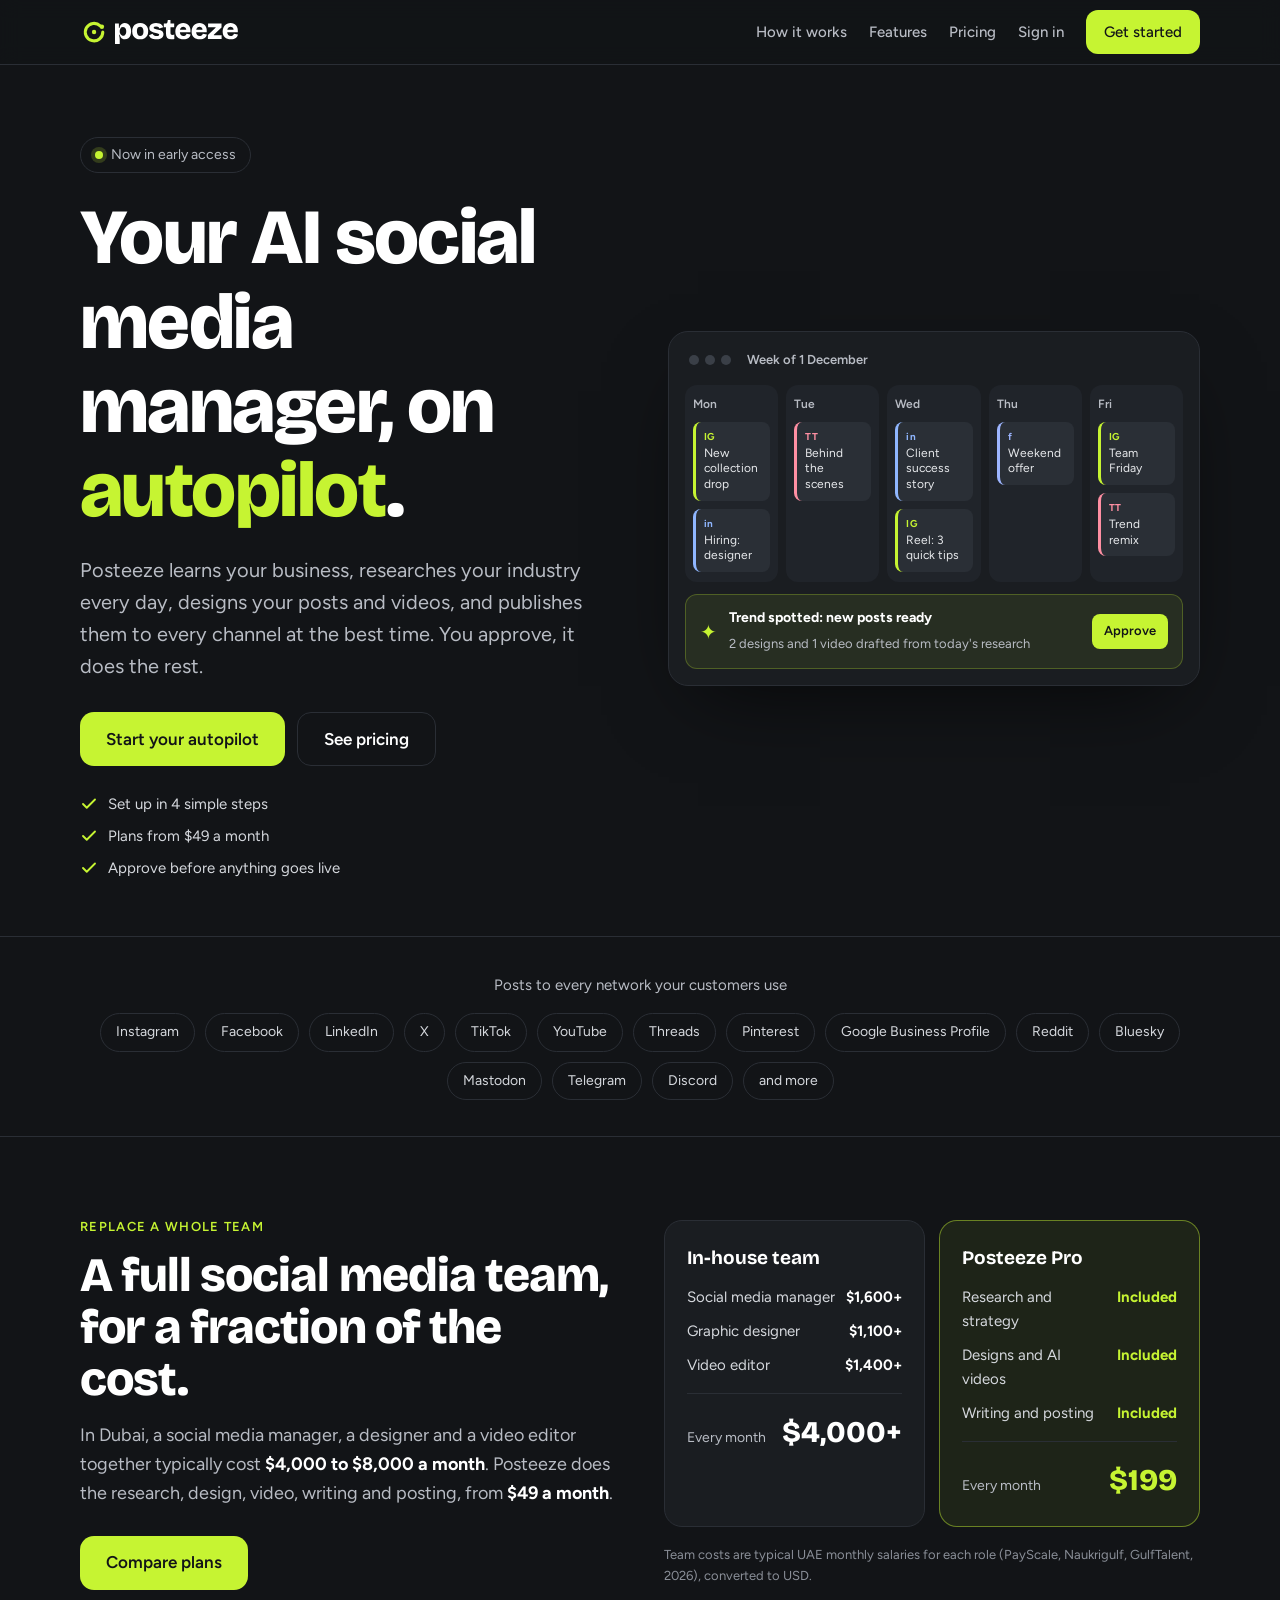
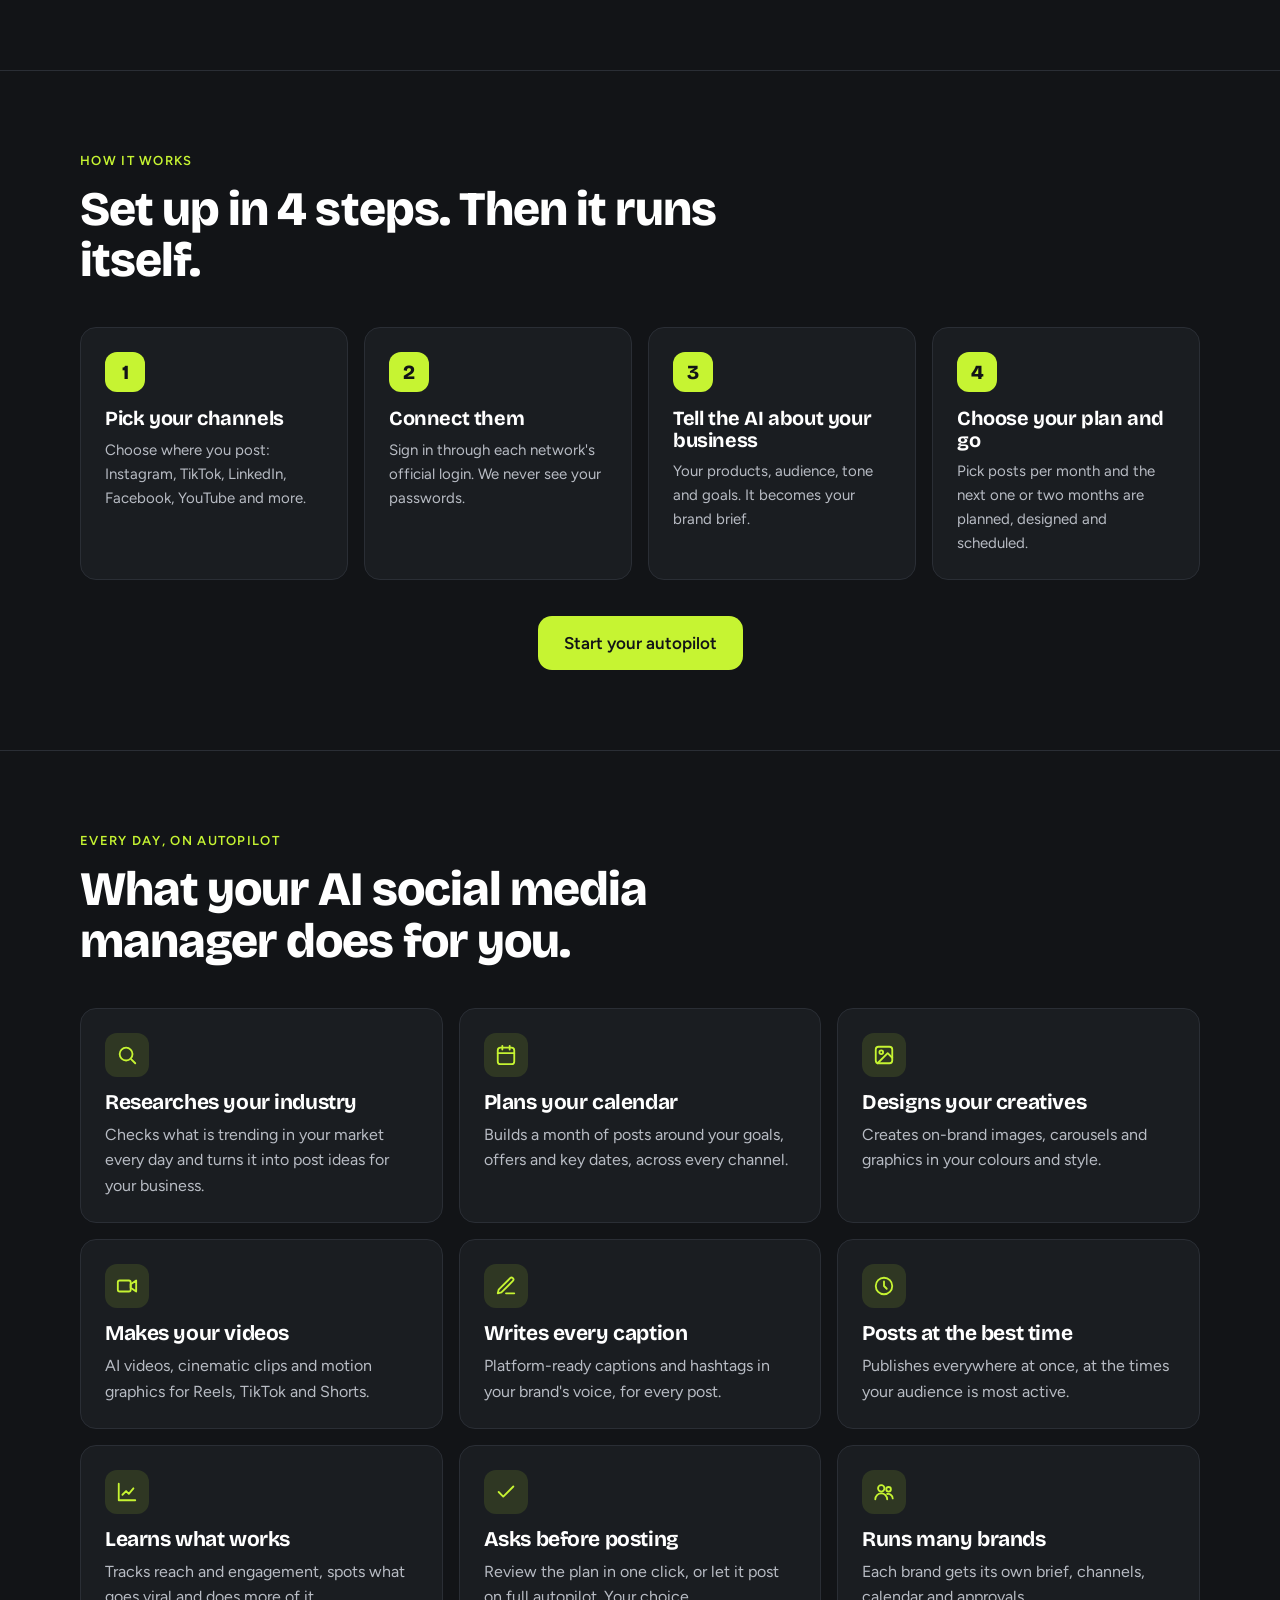
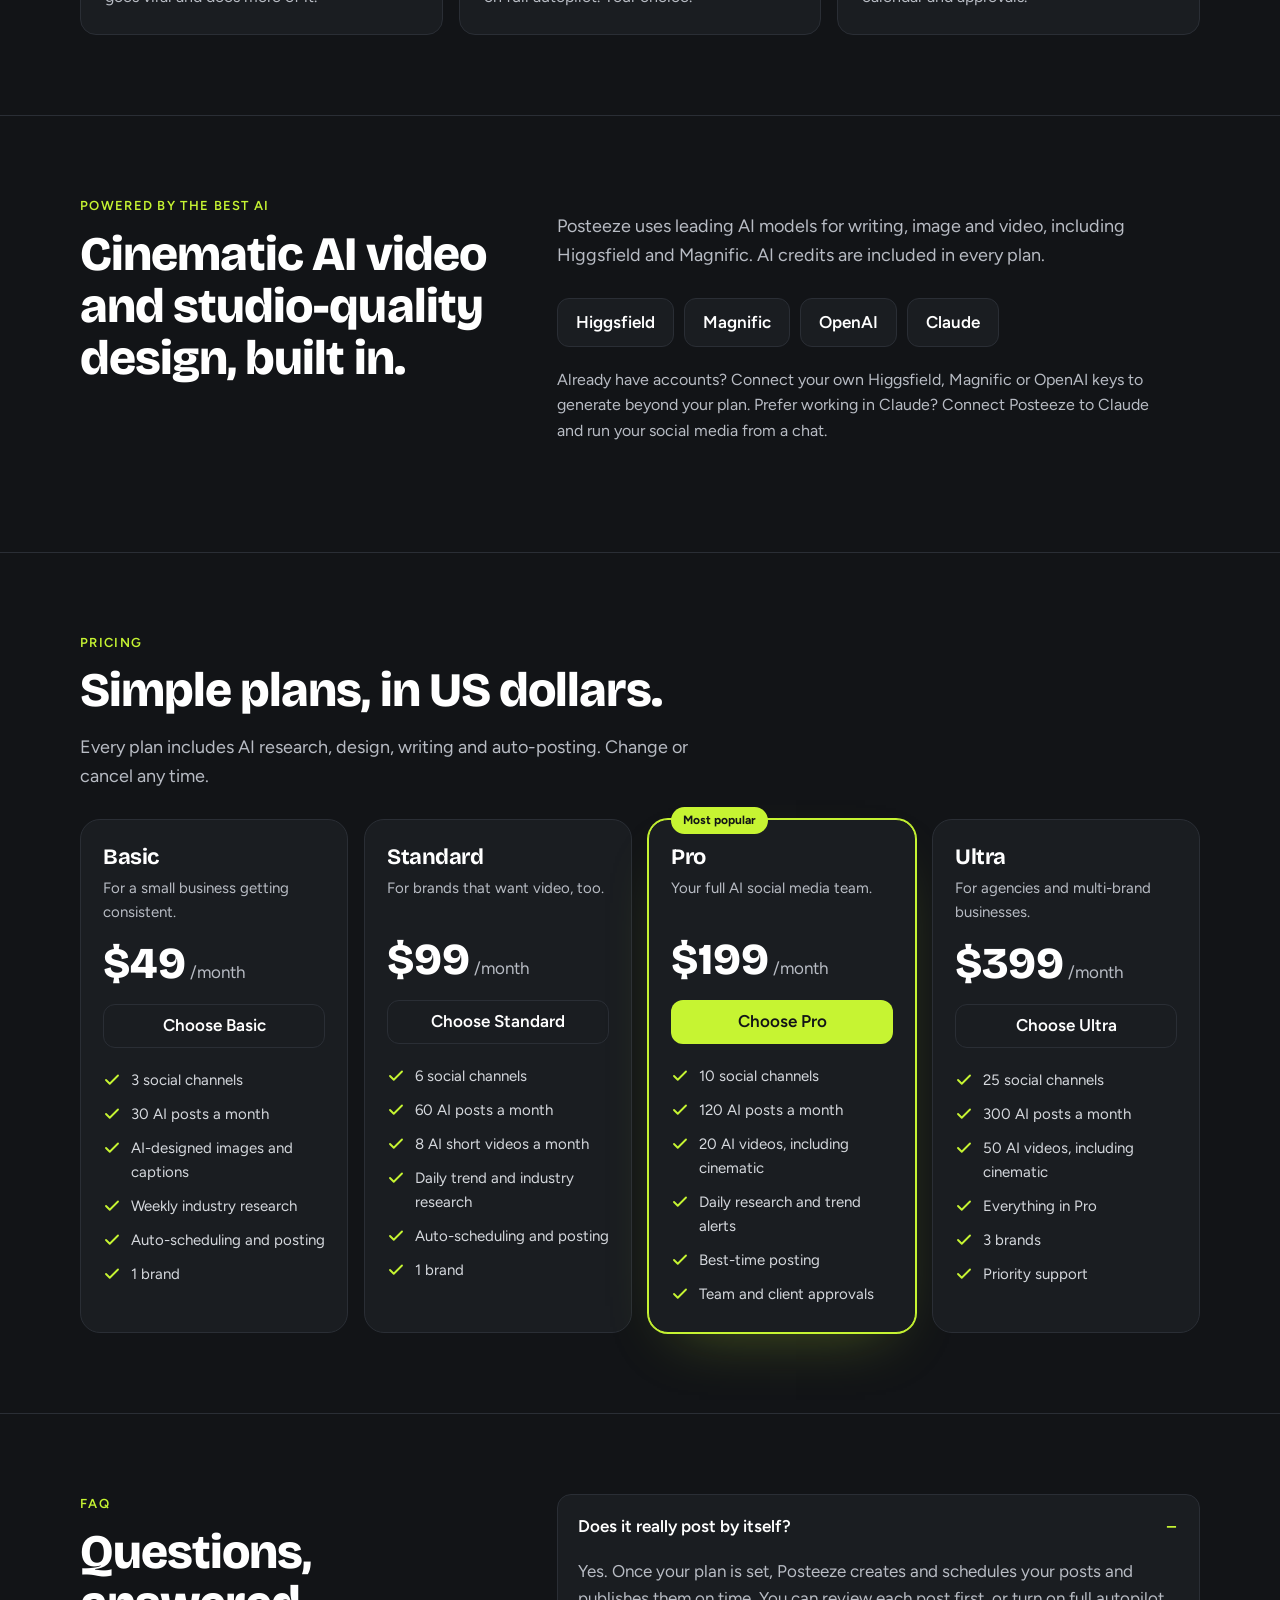
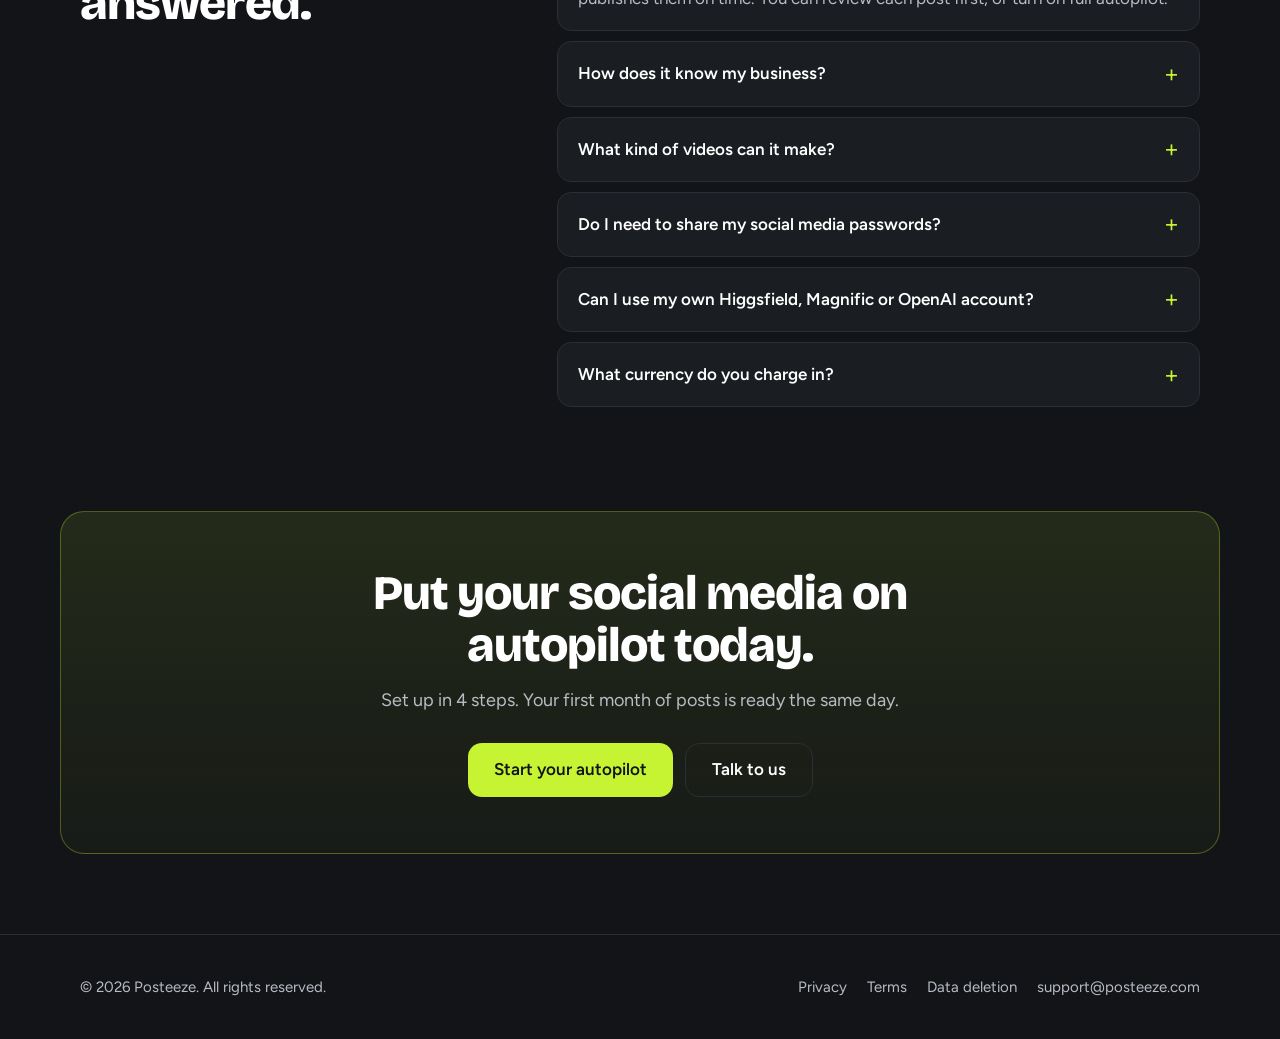
==== commit 652539c0: "Landing: AI social media manager, 4-step setup, USD pricing, team cost comparison Co-Authored-By: Cl" ====
--- a/public/index.html
+++ b/public/index.html
@@ -3,8 +3,8 @@
 <head>
 <meta charset="utf-8">
 <meta name="viewport" content="width=device-width, initial-scale=1">
-<title>Posteeze: your socials, on autopilot</title>
-<meta name="description" content="Plan, write and schedule posts for every channel from one calendar. Posteeze publishes them on time.">
+<title>Posteeze: your AI social media manager</title>
+<meta name="description" content="Posteeze learns your business, researches your industry, designs posts and videos, and publishes to every channel on autopilot.">
 <link rel="canonical" href="https://posteeze.com/">
 <link rel="icon" href="/assets/favicon.ico" sizes="any">
 <link rel="icon" type="image/svg+xml" href="/assets/icon.svg">
@@ -13,16 +13,16 @@
 <meta name="theme-color" content="#121417">
 <meta property="og:type" content="website">
 <meta property="og:site_name" content="Posteeze">
-<meta property="og:title" content="Posteeze: your socials, on autopilot">
-<meta property="og:description" content="Plan, write and schedule posts for every channel from one calendar. Posteeze publishes them on time.">
+<meta property="og:title" content="Posteeze: your AI social media manager">
+<meta property="og:description" content="Posteeze learns your business, researches your industry, designs posts and videos, and publishes to every channel on autopilot.">
 <meta property="og:url" content="https://posteeze.com/">
 <meta property="og:image" content="https://posteeze.com/assets/og-image.png">
 <meta property="og:image:width" content="1200">
 <meta property="og:image:height" content="630">
 <meta property="og:image:alt" content="Posteeze: your socials, on autopilot">
 <meta name="twitter:card" content="summary_large_image">
-<meta name="twitter:title" content="Posteeze: your socials, on autopilot">
-<meta name="twitter:description" content="Plan, write and schedule posts for every channel from one calendar. Posteeze publishes them on time.">
+<meta name="twitter:title" content="Posteeze: your AI social media manager">
+<meta name="twitter:description" content="Posteeze learns your business, researches your industry, designs posts and videos, and publishes to every channel on autopilot.">
 <meta name="twitter:image" content="https://posteeze.com/assets/og-image.png">
 <link rel="preconnect" href="https://fonts.googleapis.com">
 <link rel="preconnect" href="https://fonts.gstatic.com" crossorigin>
@@ -32,20 +32,20 @@
 <body>
 <header><div class="wrap nav">
 <a href="/" aria-label="Posteeze home"><img src="/assets/logo-text-dark.svg" alt="Posteeze" width="170" height="30"></a>
-<nav><a href="/#features">Features</a><a href="/#how">How it works</a><a href="/#faq">FAQ</a><a href="https://app.posteeze.com/auth/login">Sign in</a><a class="btn" href="https://app.posteeze.com/auth">Start free</a></nav>
+<nav><a href="/#how">How it works</a><a href="/#features">Features</a><a href="/#pricing">Pricing</a><a href="https://app.posteeze.com/auth/login">Sign in</a><a class="btn" href="https://app.posteeze.com/auth">Get started</a></nav>
 </div></header>
 <main>
 
 <section class="hero"><div class="wrap hero-grid">
 <div class="hero-copy">
-<div class="pill"><span class="dot" aria-hidden="true"></span>Social media scheduling, with AI built in</div>
-<h1>Your socials,<br>on <em>autopilot</em>.</h1>
-<p class="lead">Plan a month of posts in one sitting. Posteeze writes them with AI, lines them up on one calendar and publishes them to every channel on time.</p>
-<div class="cta"><a class="btn btn-lg" href="https://app.posteeze.com/auth">Start free</a><a class="btn btn-lg ghost" href="#how">See how it works</a></div>
+<div class="pill"><span class="dot" aria-hidden="true"></span>Now in early access</div>
+<h1>Your AI social media manager, on <em>autopilot</em>.</h1>
+<p class="lead">Posteeze learns your business, researches your industry every day, designs your posts and videos, and publishes them to every channel at the best time. You approve, it does the rest.</p>
+<div class="cta"><a class="btn btn-lg" href="https://app.posteeze.com/auth">Start your autopilot</a><a class="btn btn-lg ghost" href="#pricing">See pricing</a></div>
 <ul class="trust">
-<li><svg width="18" height="18" viewBox="0 0 24 24" fill="none" stroke="#C6F432" stroke-width="2.5" stroke-linecap="round" stroke-linejoin="round" aria-hidden="true"><path d="M20 6L9 17l-5-5"/></svg>Official login for every network</li>
+<li><svg width="18" height="18" viewBox="0 0 24 24" fill="none" stroke="#C6F432" stroke-width="2.5" stroke-linecap="round" stroke-linejoin="round" aria-hidden="true"><path d="M20 6L9 17l-5-5"/></svg>Set up in 4 simple steps</li>
+<li><svg width="18" height="18" viewBox="0 0 24 24" fill="none" stroke="#C6F432" stroke-width="2.5" stroke-linecap="round" stroke-linejoin="round" aria-hidden="true"><path d="M20 6L9 17l-5-5"/></svg>Plans from $49 a month</li>
 <li><svg width="18" height="18" viewBox="0 0 24 24" fill="none" stroke="#C6F432" stroke-width="2.5" stroke-linecap="round" stroke-linejoin="round" aria-hidden="true"><path d="M20 6L9 17l-5-5"/></svg>Approve before anything goes live</li>
-<li><svg width="18" height="18" viewBox="0 0 24 24" fill="none" stroke="#C6F432" stroke-width="2.5" stroke-linecap="round" stroke-linejoin="round" aria-hidden="true"><path d="M20 6L9 17l-5-5"/></svg>One calendar for all your brands</li>
 </ul>
 </div>
 <div class="mock" role="img" aria-label="Posteeze calendar showing scheduled posts across Instagram, LinkedIn and TikTok">
@@ -57,86 +57,120 @@
 <div class="day"><b>Thu</b><div class="post fb"><i>f</i>Weekend offer</div></div>
 <div class="day"><b>Fri</b><div class="post ig"><i>IG</i>Team Friday</div><div class="post tt"><i>TT</i>Trend remix</div></div>
 </div>
-<div class="mock-ai"><span class="spark" aria-hidden="true">&#10022;</span><div><b>AI draft ready</b><small>3 captions for Wednesday, in your brand voice</small></div><span class="mock-btn">Approve</span></div>
+<div class="mock-ai"><span class="spark" aria-hidden="true">&#10022;</span><div><b>Trend spotted: new posts ready</b><small>2 designs and 1 video drafted from today's research</small></div><span class="mock-btn">Approve</span></div>
 </div>
 </div></section>
 
 <section class="strip" aria-label="Supported channels"><div class="wrap">
-<p class="strip-title">Publish to the networks your customers use</p>
+<p class="strip-title">Posts to every network your customers use</p>
 <div class="channels"><span>Instagram</span><span>Facebook</span><span>LinkedIn</span><span>X</span><span>TikTok</span><span>YouTube</span><span>Threads</span><span>Pinterest</span><span>Google Business Profile</span><span>Reddit</span><span>Bluesky</span><span>Mastodon</span><span>Telegram</span><span>Discord</span><span>and more</span></div>
 </div></section>
 
-<section id="why"><div class="wrap split">
+<section id="save"><div class="wrap save">
 <div>
-<div class="eyebrow">Why Posteeze</div>
-<h2>Posting every day is a job. Hand it to autopilot.</h2>
+<div class="eyebrow">Replace a whole team</div>
+<h2>A full social media team, for a fraction of the cost.</h2>
+<p class="sub">In Dubai, a social media manager, a designer and a video editor together typically cost <strong>$4,000 to $8,000 a month</strong>. Posteeze does the research, design, video, writing and posting, from <strong>$49 a month</strong>.</p>
+<a class="btn btn-lg" href="#pricing">Compare plans</a>
 </div>
-<div class="compare">
-<div class="col before"><h3>Without Posteeze</h3><ul>
-<li>Logging in to five apps to post the same update</li>
-<li>Writing captions from scratch, every time</li>
-<li>Gaps in your feed whenever things get busy</li>
-</ul></div>
-<div class="col after"><h3>With Posteeze</h3><ul>
-<li>Write once, publish everywhere from one place</li>
-<li>AI drafts captions in your brand's voice</li>
-<li>Posts go out on schedule, even on your busiest days</li>
-</ul></div>
-</div>
-</div></section>
-
-<section id="features"><div class="wrap">
-<div class="eyebrow">What you get</div>
-<h2>Everything your social calendar needs, in one place.</h2>
-<div class="grid">
-<div class="card"><div class="ico"><svg width="22" height="22" viewBox="0 0 24 24" fill="none" stroke="#C6F432" stroke-width="2" stroke-linecap="round" stroke-linejoin="round" aria-hidden="true"><rect x="3" y="4" width="18" height="18" rx="3"/><path d="M16 2v4M8 2v4M3 10h18"/></svg></div><h3>One calendar</h3><p>See every post for every channel by day, week or month, and drag to reschedule.</p></div>
-<div class="card"><div class="ico"><svg width="22" height="22" viewBox="0 0 24 24" fill="none" stroke="#C6F432" stroke-width="2" stroke-linecap="round" stroke-linejoin="round" aria-hidden="true"><path d="M12 3l1.8 5.2L19 10l-5.2 1.8L12 17l-1.8-5.2L5 10l5.2-1.8z"/><path d="M19 17l.7 2 2 .7-2 .7-.7 2-.7-2-2-.7 2-.7z"/></svg></div><h3>AI writing</h3><p>Turn an idea into captions and images that fit each platform, in your brand's voice.</p></div>
-<div class="card"><div class="ico"><svg width="22" height="22" viewBox="0 0 24 24" fill="none" stroke="#C6F432" stroke-width="2" stroke-linecap="round" stroke-linejoin="round" aria-hidden="true"><path d="M21 12a9 9 0 1 1-3-6.7"/><path d="M21 4v5h-5"/></svg></div><h3>Autopilot</h3><p>Queue posts ahead and they go out at the right time, with retries if a network hiccups.</p></div>
-<div class="card"><div class="ico"><svg width="22" height="22" viewBox="0 0 24 24" fill="none" stroke="#C6F432" stroke-width="2" stroke-linecap="round" stroke-linejoin="round" aria-hidden="true"><path d="M20 6L9 17l-5-5"/></svg></div><h3>Approvals</h3><p>Invite your team or clients to review drafts before anything is published.</p></div>
-<div class="card"><div class="ico"><svg width="22" height="22" viewBox="0 0 24 24" fill="none" stroke="#C6F432" stroke-width="2" stroke-linecap="round" stroke-linejoin="round" aria-hidden="true"><path d="M3 3v18h18"/><path d="M7 15l4-4 3 3 5-6"/></svg></div><h3>Analytics</h3><p>Track reach and engagement per channel and per post, in one view.</p></div>
-<div class="card"><div class="ico"><svg width="22" height="22" viewBox="0 0 24 24" fill="none" stroke="#C6F432" stroke-width="2" stroke-linecap="round" stroke-linejoin="round" aria-hidden="true"><circle cx="9" cy="8" r="3.5"/><path d="M2.5 20a6.5 6.5 0 0 1 13 0"/><circle cx="17" cy="9" r="2.5"/><path d="M15.5 14.2A5 5 0 0 1 21.5 19"/></svg></div><h3>Workspaces</h3><p>Keep each brand or client separate, with its own channels, members and settings.</p></div>
+<div class="vs">
+<div class="vs-col"><div class="vs-h">In-house team</div><ul>
+<li><span>Social media manager</span><b>$1,600+</b></li>
+<li><span>Graphic designer</span><b>$1,100+</b></li>
+<li><span>Video editor</span><b>$1,400+</b></li>
+</ul><div class="vs-total"><span>Every month</span><b>$4,000+</b></div></div>
+<div class="vs-col win"><div class="vs-h">Posteeze Pro</div><ul>
+<li><span>Research and strategy</span><b>Included</b></li>
+<li><span>Designs and AI videos</span><b>Included</b></li>
+<li><span>Writing and posting</span><b>Included</b></li>
+</ul><div class="vs-total"><span>Every month</span><b>$199</b></div></div>
+<p class="fine">Team costs are typical UAE monthly salaries for each role (PayScale, Naukrigulf, GulfTalent, 2026), converted to USD.</p>
 </div>
 </div></section>
 
 <section id="how"><div class="wrap">
 <div class="eyebrow">How it works</div>
-<h2>Set it up once. Posteeze keeps posting.</h2>
-<div class="steps">
-<div class="card"><h3>Connect your channels</h3><p>Sign in to each network through its official login. Posteeze never sees your passwords.</p></div>
-<div class="card"><h3>Plan and write</h3><p>Draft posts yourself or with AI, add media, and place them on the calendar.</p></div>
-<div class="card"><h3>Publish on time</h3><p>Posteeze sends each post at its scheduled time and shows you how it performs.</p></div>
-</div>
-<div class="cta center"><a class="btn btn-lg" href="https://app.posteeze.com/auth">Start free</a></div>
+<h2>Set up in 4 steps. Then it runs itself.</h2>
+<ol class="flow">
+<li><span class="n">1</span><h3>Pick your channels</h3><p>Choose where you post: Instagram, TikTok, LinkedIn, Facebook, YouTube and more.</p></li>
+<li><span class="n">2</span><h3>Connect them</h3><p>Sign in through each network's official login. We never see your passwords.</p></li>
+<li><span class="n">3</span><h3>Tell the AI about your business</h3><p>Your products, audience, tone and goals. It becomes your brand brief.</p></li>
+<li><span class="n">4</span><h3>Choose your plan and go</h3><p>Pick posts per month and the next one or two months are planned, designed and scheduled.</p></li>
+</ol>
+<div class="cta center"><a class="btn btn-lg" href="https://app.posteeze.com/auth">Start your autopilot</a></div>
 </div></section>
 
-<section id="who"><div class="wrap">
-<div class="eyebrow">Built for</div>
-<h2>Whoever runs your socials, Posteeze fits.</h2>
-<div class="grid three">
-<div class="card"><h3>Business owners</h3><p>Keep every channel active without hiring a full-time social media manager.</p></div>
-<div class="card"><h3>Agencies</h3><p>Run every client from one login, each in its own workspace with its own approvals.</p></div>
-<div class="card"><h3>Marketing teams</h3><p>Plan campaigns together, review drafts and see what performs, in one place.</p></div>
+<section id="features"><div class="wrap">
+<div class="eyebrow">Every day, on autopilot</div>
+<h2>What your AI social media manager does for you.</h2>
+<div class="grid">
+<div class="card"><div class="ico"><svg width="22" height="22" viewBox="0 0 24 24" fill="none" stroke="#C6F432" stroke-width="2" stroke-linecap="round" stroke-linejoin="round" aria-hidden="true"><circle cx="11" cy="11" r="7"/><path d="M21 21l-4.3-4.3"/></svg></div><h3>Researches your industry</h3><p>Checks what is trending in your market every day and turns it into post ideas for your business.</p></div>
+<div class="card"><div class="ico"><svg width="22" height="22" viewBox="0 0 24 24" fill="none" stroke="#C6F432" stroke-width="2" stroke-linecap="round" stroke-linejoin="round" aria-hidden="true"><rect x="3" y="4" width="18" height="18" rx="3"/><path d="M16 2v4M8 2v4M3 10h18"/></svg></div><h3>Plans your calendar</h3><p>Builds a month of posts around your goals, offers and key dates, across every channel.</p></div>
+<div class="card"><div class="ico"><svg width="22" height="22" viewBox="0 0 24 24" fill="none" stroke="#C6F432" stroke-width="2" stroke-linecap="round" stroke-linejoin="round" aria-hidden="true"><rect x="3" y="3" width="18" height="18" rx="3"/><circle cx="9" cy="9" r="2"/><path d="M21 15l-5-5L5 21"/></svg></div><h3>Designs your creatives</h3><p>Creates on-brand images, carousels and graphics in your colours and style.</p></div>
+<div class="card"><div class="ico"><svg width="22" height="22" viewBox="0 0 24 24" fill="none" stroke="#C6F432" stroke-width="2" stroke-linecap="round" stroke-linejoin="round" aria-hidden="true"><rect x="2" y="6" width="14" height="12" rx="2"/><path d="M16 10l6-4v12l-6-4z"/></svg></div><h3>Makes your videos</h3><p>AI videos, cinematic clips and motion graphics for Reels, TikTok and Shorts.</p></div>
+<div class="card"><div class="ico"><svg width="22" height="22" viewBox="0 0 24 24" fill="none" stroke="#C6F432" stroke-width="2" stroke-linecap="round" stroke-linejoin="round" aria-hidden="true"><path d="M12 20h9"/><path d="M16.5 3.5a2.1 2.1 0 0 1 3 3L7 19l-4 1 1-4z"/></svg></div><h3>Writes every caption</h3><p>Platform-ready captions and hashtags in your brand's voice, for every post.</p></div>
+<div class="card"><div class="ico"><svg width="22" height="22" viewBox="0 0 24 24" fill="none" stroke="#C6F432" stroke-width="2" stroke-linecap="round" stroke-linejoin="round" aria-hidden="true"><circle cx="12" cy="12" r="9"/><path d="M12 7v5l3 3"/></svg></div><h3>Posts at the best time</h3><p>Publishes everywhere at once, at the times your audience is most active.</p></div>
+<div class="card"><div class="ico"><svg width="22" height="22" viewBox="0 0 24 24" fill="none" stroke="#C6F432" stroke-width="2" stroke-linecap="round" stroke-linejoin="round" aria-hidden="true"><path d="M3 3v18h18"/><path d="M7 15l4-4 3 3 5-6"/></svg></div><h3>Learns what works</h3><p>Tracks reach and engagement, spots what goes viral and does more of it.</p></div>
+<div class="card"><div class="ico"><svg width="22" height="22" viewBox="0 0 24 24" fill="none" stroke="#C6F432" stroke-width="2" stroke-linecap="round" stroke-linejoin="round" aria-hidden="true"><path d="M20 6L9 17l-5-5"/></svg></div><h3>Asks before posting</h3><p>Review the plan in one click, or let it post on full autopilot. Your choice.</p></div>
+<div class="card"><div class="ico"><svg width="22" height="22" viewBox="0 0 24 24" fill="none" stroke="#C6F432" stroke-width="2" stroke-linecap="round" stroke-linejoin="round" aria-hidden="true"><circle cx="9" cy="8" r="3.5"/><path d="M2.5 20a6.5 6.5 0 0 1 13 0"/><circle cx="17" cy="9" r="2.5"/><path d="M15.5 14.2A5 5 0 0 1 21.5 19"/></svg></div><h3>Runs many brands</h3><p>Each brand gets its own brief, channels, calendar and approvals.</p></div>
 </div>
+</div></section>
+
+<section id="tools"><div class="wrap split">
+<div>
+<div class="eyebrow">Powered by the best AI</div>
+<h2>Cinematic AI video and studio-quality design, built in.</h2>
+</div>
+<div>
+<p class="sub">Posteeze uses leading AI models for writing, image and video, including Higgsfield and Magnific. AI credits are included in every plan.</p>
+<div class="chips"><span>Higgsfield</span><span>Magnific</span><span>OpenAI</span><span>Claude</span></div>
+<p class="sub small">Already have accounts? Connect your own Higgsfield, Magnific or OpenAI keys to generate beyond your plan. Prefer working in Claude? Connect Posteeze to Claude and run your social media from a chat.</p>
+</div>
+</div></section>
+
+<section id="pricing"><div class="wrap">
+<div class="eyebrow">Pricing</div>
+<h2>Simple plans, in US dollars.</h2>
+<p class="sub">Every plan includes AI research, design, writing and auto-posting. Change or cancel any time.</p>
+<div class="plans"><div class="plan"><h3>Basic</h3><p class="tag">For a small business getting consistent.</p>
+<div class="price"><span class="amt">$49</span><span class="per">/month</span></div>
+<a class="btn ghost btn-block" href="https://app.posteeze.com/auth?plan=basic">Choose Basic</a>
+<ul><li><svg width="18" height="18" viewBox="0 0 24 24" fill="none" stroke="#C6F432" stroke-width="2.5" stroke-linecap="round" stroke-linejoin="round" aria-hidden="true"><path d="M20 6L9 17l-5-5"/></svg>3 social channels</li><li><svg width="18" height="18" viewBox="0 0 24 24" fill="none" stroke="#C6F432" stroke-width="2.5" stroke-linecap="round" stroke-linejoin="round" aria-hidden="true"><path d="M20 6L9 17l-5-5"/></svg>30 AI posts a month</li><li><svg width="18" height="18" viewBox="0 0 24 24" fill="none" stroke="#C6F432" stroke-width="2.5" stroke-linecap="round" stroke-linejoin="round" aria-hidden="true"><path d="M20 6L9 17l-5-5"/></svg>AI-designed images and captions</li><li><svg width="18" height="18" viewBox="0 0 24 24" fill="none" stroke="#C6F432" stroke-width="2.5" stroke-linecap="round" stroke-linejoin="round" aria-hidden="true"><path d="M20 6L9 17l-5-5"/></svg>Weekly industry research</li><li><svg width="18" height="18" viewBox="0 0 24 24" fill="none" stroke="#C6F432" stroke-width="2.5" stroke-linecap="round" stroke-linejoin="round" aria-hidden="true"><path d="M20 6L9 17l-5-5"/></svg>Auto-scheduling and posting</li><li><svg width="18" height="18" viewBox="0 0 24 24" fill="none" stroke="#C6F432" stroke-width="2.5" stroke-linecap="round" stroke-linejoin="round" aria-hidden="true"><path d="M20 6L9 17l-5-5"/></svg>1 brand</li></ul></div><div class="plan"><h3>Standard</h3><p class="tag">For brands that want video, too.</p>
+<div class="price"><span class="amt">$99</span><span class="per">/month</span></div>
+<a class="btn ghost btn-block" href="https://app.posteeze.com/auth?plan=standard">Choose Standard</a>
+<ul><li><svg width="18" height="18" viewBox="0 0 24 24" fill="none" stroke="#C6F432" stroke-width="2.5" stroke-linecap="round" stroke-linejoin="round" aria-hidden="true"><path d="M20 6L9 17l-5-5"/></svg>6 social channels</li><li><svg width="18" height="18" viewBox="0 0 24 24" fill="none" stroke="#C6F432" stroke-width="2.5" stroke-linecap="round" stroke-linejoin="round" aria-hidden="true"><path d="M20 6L9 17l-5-5"/></svg>60 AI posts a month</li><li><svg width="18" height="18" viewBox="0 0 24 24" fill="none" stroke="#C6F432" stroke-width="2.5" stroke-linecap="round" stroke-linejoin="round" aria-hidden="true"><path d="M20 6L9 17l-5-5"/></svg>8 AI short videos a month</li><li><svg width="18" height="18" viewBox="0 0 24 24" fill="none" stroke="#C6F432" stroke-width="2.5" stroke-linecap="round" stroke-linejoin="round" aria-hidden="true"><path d="M20 6L9 17l-5-5"/></svg>Daily trend and industry research</li><li><svg width="18" height="18" viewBox="0 0 24 24" fill="none" stroke="#C6F432" stroke-width="2.5" stroke-linecap="round" stroke-linejoin="round" aria-hidden="true"><path d="M20 6L9 17l-5-5"/></svg>Auto-scheduling and posting</li><li><svg width="18" height="18" viewBox="0 0 24 24" fill="none" stroke="#C6F432" stroke-width="2.5" stroke-linecap="round" stroke-linejoin="round" aria-hidden="true"><path d="M20 6L9 17l-5-5"/></svg>1 brand</li></ul></div><div class="plan pop"><div class="badge">Most popular</div><h3>Pro</h3><p class="tag">Your full AI social media team.</p>
+<div class="price"><span class="amt">$199</span><span class="per">/month</span></div>
+<a class="btn btn-block" href="https://app.posteeze.com/auth?plan=pro">Choose Pro</a>
+<ul><li><svg width="18" height="18" viewBox="0 0 24 24" fill="none" stroke="#C6F432" stroke-width="2.5" stroke-linecap="round" stroke-linejoin="round" aria-hidden="true"><path d="M20 6L9 17l-5-5"/></svg>10 social channels</li><li><svg width="18" height="18" viewBox="0 0 24 24" fill="none" stroke="#C6F432" stroke-width="2.5" stroke-linecap="round" stroke-linejoin="round" aria-hidden="true"><path d="M20 6L9 17l-5-5"/></svg>120 AI posts a month</li><li><svg width="18" height="18" viewBox="0 0 24 24" fill="none" stroke="#C6F432" stroke-width="2.5" stroke-linecap="round" stroke-linejoin="round" aria-hidden="true"><path d="M20 6L9 17l-5-5"/></svg>20 AI videos, including cinematic</li><li><svg width="18" height="18" viewBox="0 0 24 24" fill="none" stroke="#C6F432" stroke-width="2.5" stroke-linecap="round" stroke-linejoin="round" aria-hidden="true"><path d="M20 6L9 17l-5-5"/></svg>Daily research and trend alerts</li><li><svg width="18" height="18" viewBox="0 0 24 24" fill="none" stroke="#C6F432" stroke-width="2.5" stroke-linecap="round" stroke-linejoin="round" aria-hidden="true"><path d="M20 6L9 17l-5-5"/></svg>Best-time posting</li><li><svg width="18" height="18" viewBox="0 0 24 24" fill="none" stroke="#C6F432" stroke-width="2.5" stroke-linecap="round" stroke-linejoin="round" aria-hidden="true"><path d="M20 6L9 17l-5-5"/></svg>Team and client approvals</li></ul></div><div class="plan"><h3>Ultra</h3><p class="tag">For agencies and multi-brand businesses.</p>
+<div class="price"><span class="amt">$399</span><span class="per">/month</span></div>
+<a class="btn ghost btn-block" href="https://app.posteeze.com/auth?plan=ultra">Choose Ultra</a>
+<ul><li><svg width="18" height="18" viewBox="0 0 24 24" fill="none" stroke="#C6F432" stroke-width="2.5" stroke-linecap="round" stroke-linejoin="round" aria-hidden="true"><path d="M20 6L9 17l-5-5"/></svg>25 social channels</li><li><svg width="18" height="18" viewBox="0 0 24 24" fill="none" stroke="#C6F432" stroke-width="2.5" stroke-linecap="round" stroke-linejoin="round" aria-hidden="true"><path d="M20 6L9 17l-5-5"/></svg>300 AI posts a month</li><li><svg width="18" height="18" viewBox="0 0 24 24" fill="none" stroke="#C6F432" stroke-width="2.5" stroke-linecap="round" stroke-linejoin="round" aria-hidden="true"><path d="M20 6L9 17l-5-5"/></svg>50 AI videos, including cinematic</li><li><svg width="18" height="18" viewBox="0 0 24 24" fill="none" stroke="#C6F432" stroke-width="2.5" stroke-linecap="round" stroke-linejoin="round" aria-hidden="true"><path d="M20 6L9 17l-5-5"/></svg>Everything in Pro</li><li><svg width="18" height="18" viewBox="0 0 24 24" fill="none" stroke="#C6F432" stroke-width="2.5" stroke-linecap="round" stroke-linejoin="round" aria-hidden="true"><path d="M20 6L9 17l-5-5"/></svg>3 brands</li><li><svg width="18" height="18" viewBox="0 0 24 24" fill="none" stroke="#C6F432" stroke-width="2.5" stroke-linecap="round" stroke-linejoin="round" aria-hidden="true"><path d="M20 6L9 17l-5-5"/></svg>Priority support</li></ul></div></div>
 </div></section>
 
 <section id="faq"><div class="wrap faq-wrap">
 <div><div class="eyebrow">FAQ</div><h2>Questions, answered.</h2></div>
 <div class="faq">
-<details open><summary>Do I need to share my social media passwords?</summary><p>No. You connect each account through the network's own official login, and you can disconnect it any time.</p></details>
-<details><summary>Which networks can I post to?</summary><p>Instagram, Facebook, LinkedIn, X, TikTok, YouTube, Threads, Pinterest, Google Business Profile, Reddit, Bluesky, Mastodon, Telegram, Discord and more.</p></details>
-<details><summary>Can the AI write in my brand's voice?</summary><p>Yes. Give it an idea and it drafts captions for each platform. You edit or approve before anything is scheduled.</p></details>
-<details><summary>Can my team or clients approve posts first?</summary><p>Yes. Invite them to a workspace and drafts wait for review before they are published.</p></details>
-<details><summary>Can I manage more than one brand?</summary><p>Yes. Each brand or client gets its own workspace, channels and members.</p></details>
+<details open><summary>Does it really post by itself?</summary><p>Yes. Once your plan is set, Posteeze creates and schedules your posts and publishes them on time. You can review each post first, or turn on full autopilot.</p></details>
+<details><summary>How does it know my business?</summary><p>During setup you describe your business, audience, offers and tone. Posteeze turns that into a brand brief and uses it for every idea, design and caption.</p></details>
+<details><summary>What kind of videos can it make?</summary><p>Short AI videos, cinematic clips and motion graphics sized for Reels, TikTok and YouTube Shorts. The number per month depends on your plan.</p></details>
+<details><summary>Do I need to share my social media passwords?</summary><p>No. You connect each account through the network's own official login, and you can disconnect it any time.</p></details>
+<details><summary>Can I use my own Higgsfield, Magnific or OpenAI account?</summary><p>Yes. Your plan includes AI credits, and you can connect your own accounts to create more.</p></details>
+<details><summary>What currency do you charge in?</summary><p>All plans are priced and billed in US dollars.</p></details>
 </div>
 </div></section>
 
 <section class="final"><div class="wrap final-box">
-<h2>Ready to put your socials on autopilot?</h2>
-<p>Connect your first channel and schedule this week's posts today.</p>
-<div class="cta"><a class="btn btn-lg" href="https://app.posteeze.com/auth">Start free</a><a class="btn btn-lg ghost" href="mailto:support@posteeze.com">Talk to us</a></div>
+<h2>Put your social media on autopilot today.</h2>
+<p>Set up in 4 steps. Your first month of posts is ready the same day.</p>
+<div class="cta"><a class="btn btn-lg" href="https://app.posteeze.com/auth">Start your autopilot</a><a class="btn btn-lg ghost" href="mailto:support@posteeze.com">Talk to us</a></div>
 </div></section>
 
-<div class="sticky-cta" aria-hidden="false"><a class="btn" href="https://app.posteeze.com/auth">Start free</a></div>
+<div class="sticky-cta" id="sticky-cta"><a class="btn" href="https://app.posteeze.com/auth">Start your autopilot</a></div>
+<script>
+(function(){var bar=document.getElementById('sticky-cta');if(!('IntersectionObserver' in window)){bar.classList.add('show');return;}
+var seen=new Set();var io=new IntersectionObserver(function(es){es.forEach(function(e){e.isIntersecting?seen.add(e.target):seen.delete(e.target);});bar.classList.toggle('show',seen.size===0);});
+document.querySelectorAll('.hero .cta, .final-box .cta, .plans').forEach(function(el){io.observe(el);});})();
+</script>
 </main>
 <footer><div class="wrap row">
 <div>&copy; 2026 Posteeze. All rights reserved.</div>
--- a/style.css
+++ b/style.css
@@ -134,8 +134,51 @@
 section{padding:56px 0}
 .compare,.grid,.steps{grid-template-columns:1fr}
 .final-box{padding:40px 20px;border-radius:18px}
-.sticky-cta{display:block;position:fixed;left:0;right:0;bottom:0;z-index:30;padding:12px 16px calc(12px + env(safe-area-inset-bottom));background:rgba(18,20,23,.94);backdrop-filter:blur(10px);-webkit-backdrop-filter:blur(10px);border-top:1px solid var(--line)}
+.sticky-cta{display:block;transform:translateY(110%);transition:transform .25s ease;position:fixed;left:0;right:0;bottom:0;z-index:30;padding:12px 16px calc(12px + env(safe-area-inset-bottom));background:rgba(18,20,23,.94);backdrop-filter:blur(10px);-webkit-backdrop-filter:blur(10px);border-top:1px solid var(--line)}
+.sticky-cta.show{transform:none}
 .sticky-cta .btn{width:100%;min-height:50px;font-size:17px}
 footer{padding-bottom:110px}
 }
 @media (prefers-reduced-motion:reduce){html{scroll-behavior:auto}.btn{transition:none}}
+
+/* v3: AI manager page */
+.sub{color:var(--muted);font-size:18px;max-width:620px;margin:16px 0 28px}
+.sub.small{font-size:16px;margin-top:20px}
+.sub strong{color:var(--text)}
+.save{display:grid;grid-template-columns:minmax(0,1fr) minmax(0,1fr);gap:48px;align-items:center}
+.vs{display:grid;grid-template-columns:repeat(2,minmax(0,1fr));gap:14px}
+.vs-col{border:1px solid var(--line);border-radius:18px;padding:22px;background:var(--panel)}
+.vs-col.win{border-color:rgba(198,244,50,.45);background:rgba(198,244,50,.07)}
+.vs-h{font-family:var(--display);font-weight:700;font-size:19px;margin-bottom:12px}
+.vs ul{list-style:none;margin:0;padding:0;display:flex;flex-direction:column;gap:10px}
+.vs li{display:flex;justify-content:space-between;gap:10px;font-size:15px;color:#D5D8DD}
+.vs li b{color:var(--text);white-space:nowrap}
+.vs-col.win li b{color:var(--lime)}
+.vs-total{margin-top:16px;padding-top:14px;border-top:1px solid var(--line);display:flex;justify-content:space-between;align-items:baseline}
+.vs-total span{color:var(--muted);font-size:14px}
+.vs-total b{font-family:var(--display);font-size:30px;font-weight:800}
+.vs-col.win .vs-total b{color:var(--lime)}
+.fine{grid-column:1/-1;color:#8A8F98;font-size:13px;margin:4px 0 0}
+.flow{list-style:none;padding:0;margin:40px 0 0;display:grid;grid-template-columns:repeat(4,minmax(0,1fr));gap:16px;counter-reset:none}
+.flow li{background:var(--panel);border:1px solid var(--line);border-radius:16px;padding:24px;position:relative}
+.flow .n{display:inline-flex;width:40px;height:40px;border-radius:12px;background:var(--lime);color:var(--night);font-family:var(--display);font-weight:800;font-size:20px;align-items:center;justify-content:center}
+.flow h3{font-size:20px;margin:16px 0 8px}
+.flow p{color:var(--muted);margin:0;font-size:15px}
+.chips{display:flex;flex-wrap:wrap;gap:10px}
+.chips span{border:1px solid var(--line);background:var(--panel);border-radius:12px;padding:10px 18px;font-weight:600}
+.plans{display:grid;grid-template-columns:repeat(4,minmax(0,1fr));gap:16px;margin-top:8px;align-items:stretch}
+.plan{background:var(--panel);border:1px solid var(--line);border-radius:20px;padding:26px 22px;display:flex;flex-direction:column;position:relative}
+.plan.pop{border-color:var(--lime);box-shadow:0 0 0 1px var(--lime),0 24px 60px -30px rgba(198,244,50,.35)}
+.badge{position:absolute;top:-13px;left:22px;background:var(--lime);color:var(--night);font-size:12px;font-weight:700;border-radius:999px;padding:4px 12px}
+.plan h3{font-size:22px}
+.plan .tag{color:var(--muted);font-size:15px;margin:6px 0 18px;min-height:44px}
+.price{display:flex;align-items:baseline;gap:4px;margin-bottom:18px}
+.price .amt{font-family:var(--display);font-size:44px;font-weight:800;line-height:1}
+.price .per{color:var(--muted)}
+.btn-block{width:100%}
+.plan ul{list-style:none;padding:0;margin:20px 0 0;display:flex;flex-direction:column;gap:10px;font-size:15px;color:#D5D8DD}
+.plan li{display:flex;gap:10px;align-items:flex-start}
+.plan li svg{flex:none;margin-top:3px}
+@media (max-width:1080px){.plans{grid-template-columns:repeat(2,minmax(0,1fr));row-gap:28px}.flow{grid-template-columns:repeat(2,minmax(0,1fr))}}
+@media (max-width:960px){.save{grid-template-columns:1fr;gap:32px}}
+@media (max-width:640px){.plans,.flow{grid-template-columns:1fr}.vs{grid-template-columns:1fr}.plan .tag{min-height:0}.hero h1{font-size:40px}}
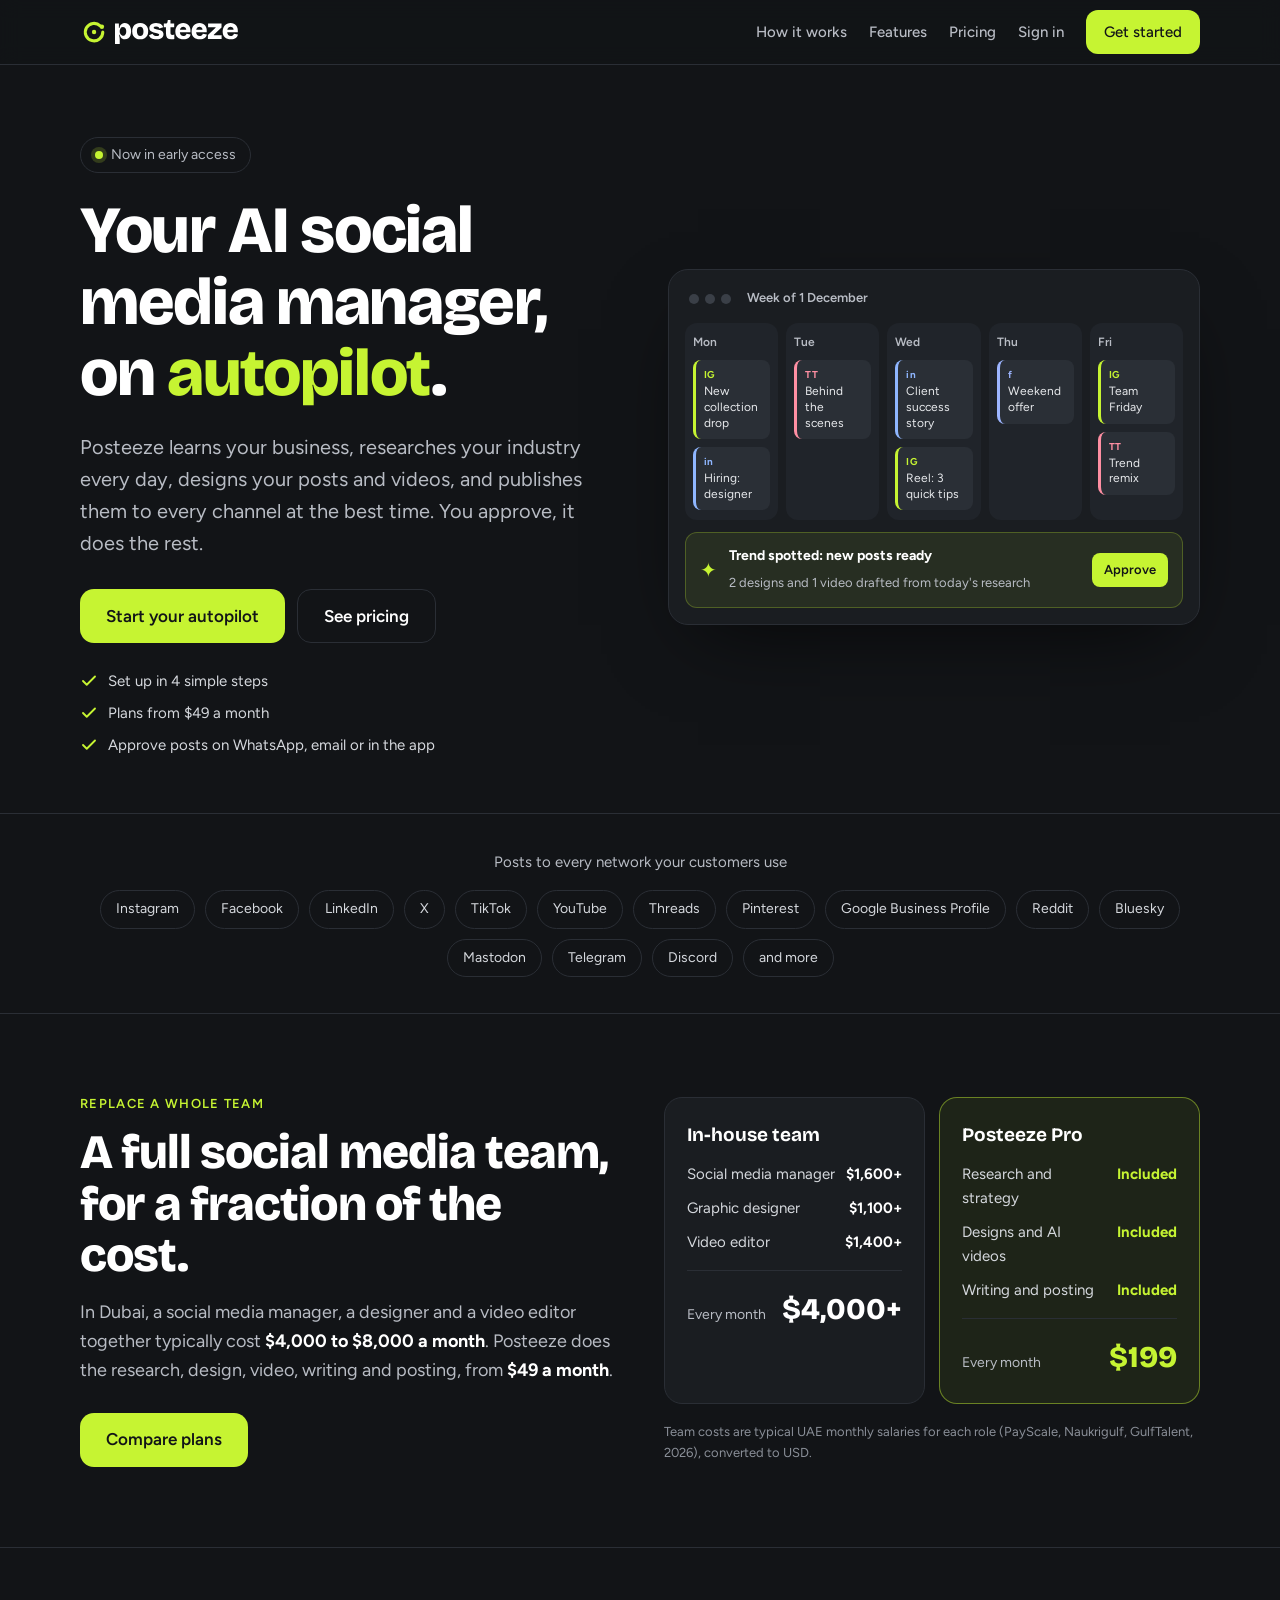
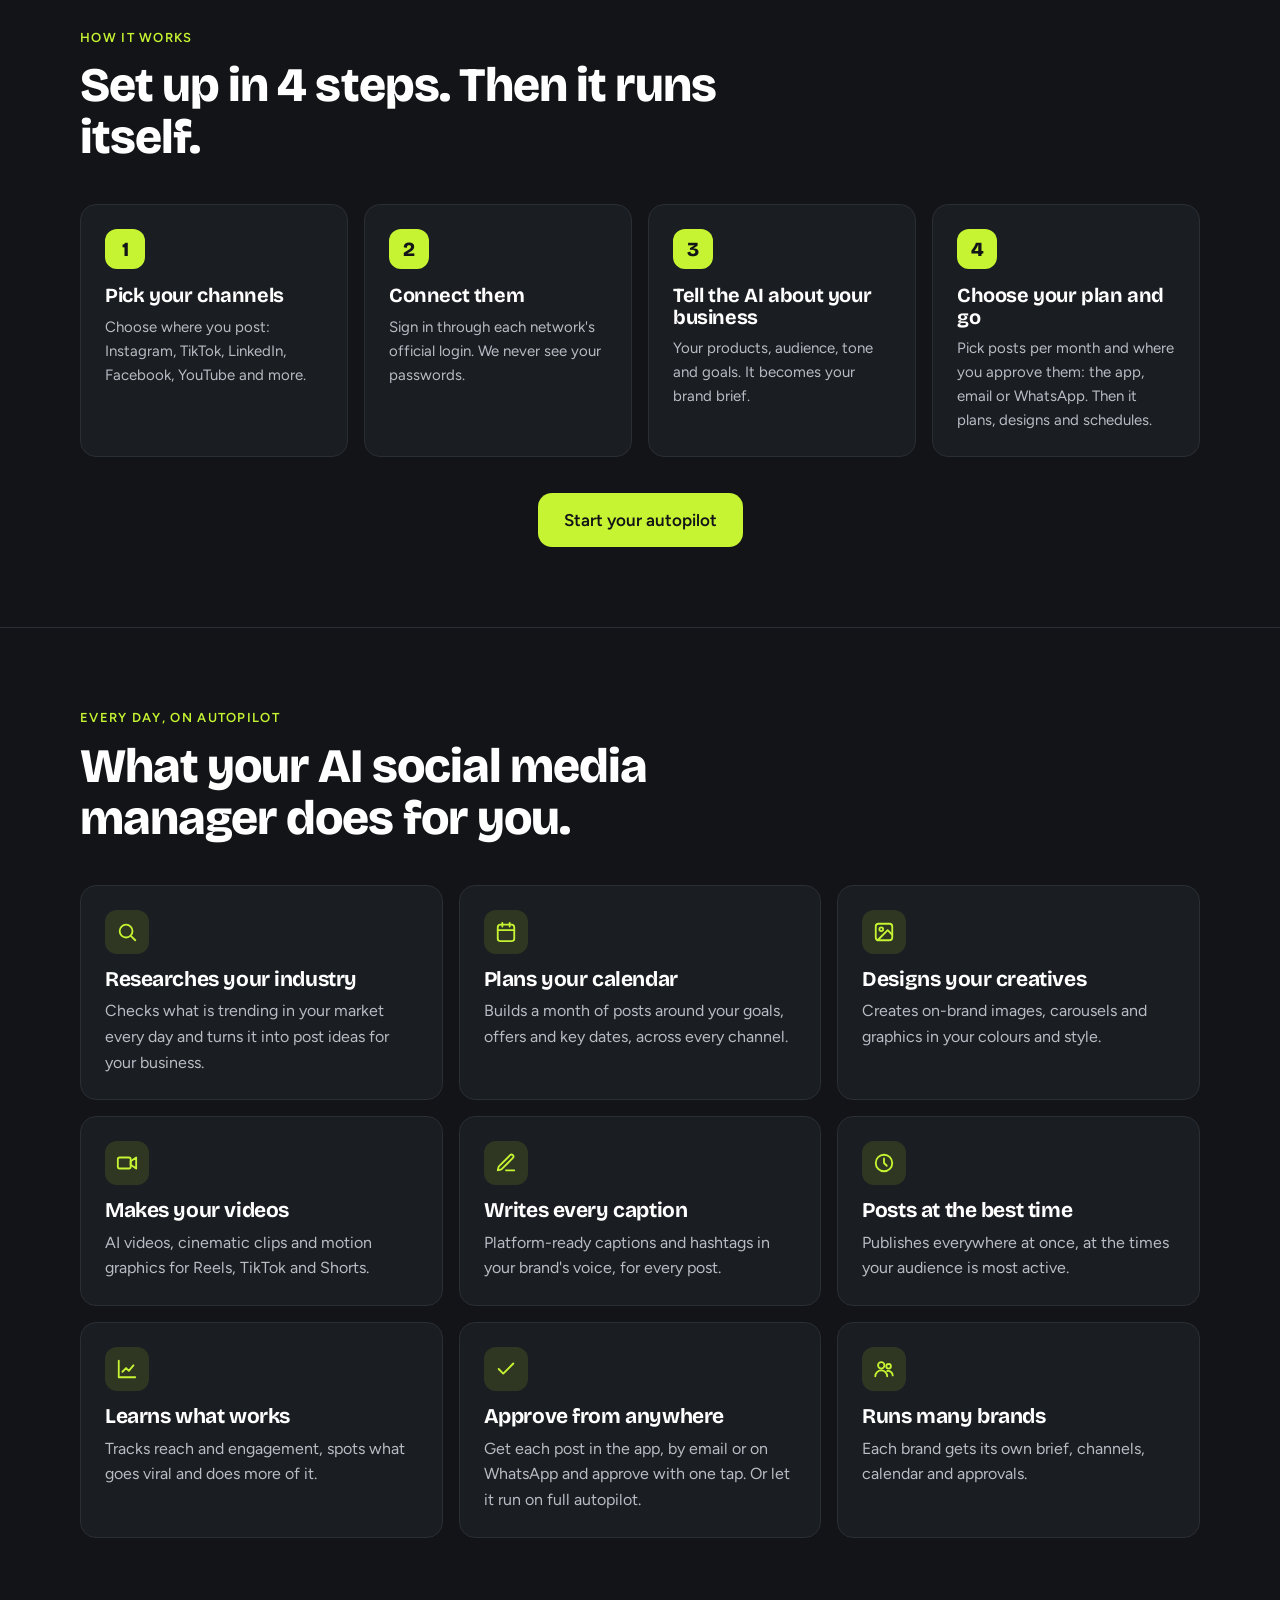
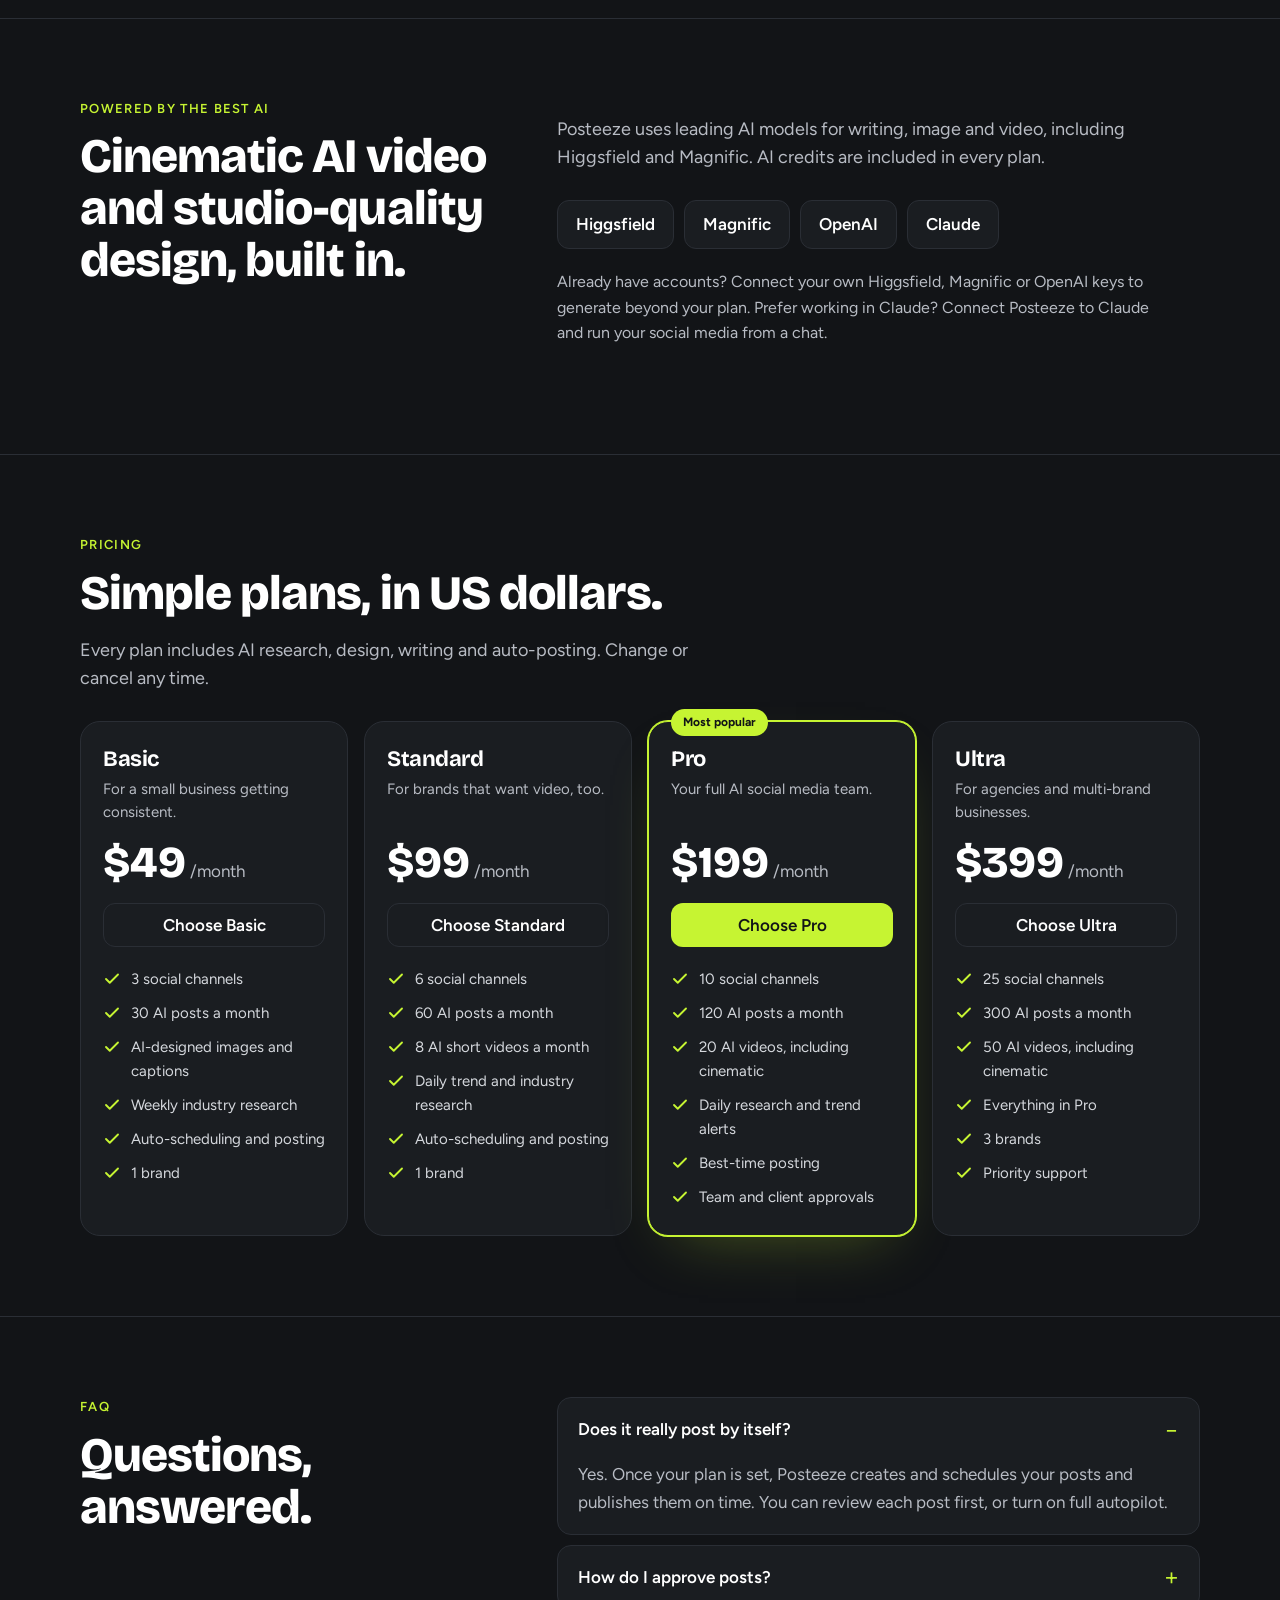
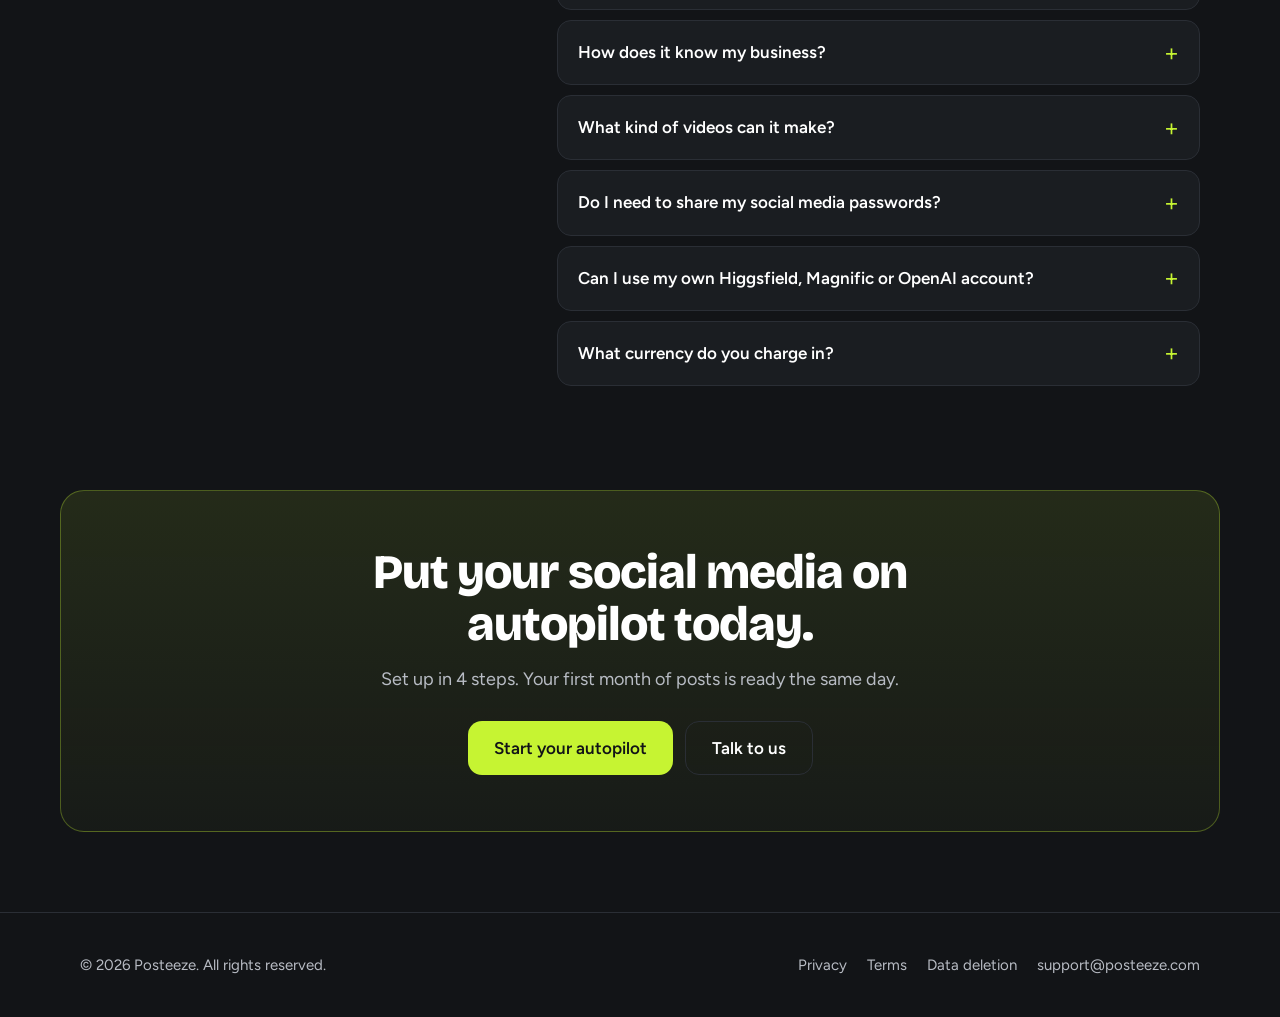
==== commit d5be8556: "Approve posts by WhatsApp, email or app Co-Authored-By: Claude Opus 5.5 <noreply@anthropic.com> Clau" ====
--- a/public/index.html
+++ b/public/index.html
@@ -45,7 +45,7 @@
 <ul class="trust">
 <li><svg width="18" height="18" viewBox="0 0 24 24" fill="none" stroke="#C6F432" stroke-width="2.5" stroke-linecap="round" stroke-linejoin="round" aria-hidden="true"><path d="M20 6L9 17l-5-5"/></svg>Set up in 4 simple steps</li>
 <li><svg width="18" height="18" viewBox="0 0 24 24" fill="none" stroke="#C6F432" stroke-width="2.5" stroke-linecap="round" stroke-linejoin="round" aria-hidden="true"><path d="M20 6L9 17l-5-5"/></svg>Plans from $49 a month</li>
-<li><svg width="18" height="18" viewBox="0 0 24 24" fill="none" stroke="#C6F432" stroke-width="2.5" stroke-linecap="round" stroke-linejoin="round" aria-hidden="true"><path d="M20 6L9 17l-5-5"/></svg>Approve before anything goes live</li>
+<li><svg width="18" height="18" viewBox="0 0 24 24" fill="none" stroke="#C6F432" stroke-width="2.5" stroke-linecap="round" stroke-linejoin="round" aria-hidden="true"><path d="M20 6L9 17l-5-5"/></svg>Approve posts on WhatsApp, email or in the app</li>
 </ul>
 </div>
 <div class="mock" role="img" aria-label="Posteeze calendar showing scheduled posts across Instagram, LinkedIn and TikTok">
@@ -95,7 +95,7 @@
 <li><span class="n">1</span><h3>Pick your channels</h3><p>Choose where you post: Instagram, TikTok, LinkedIn, Facebook, YouTube and more.</p></li>
 <li><span class="n">2</span><h3>Connect them</h3><p>Sign in through each network's official login. We never see your passwords.</p></li>
 <li><span class="n">3</span><h3>Tell the AI about your business</h3><p>Your products, audience, tone and goals. It becomes your brand brief.</p></li>
-<li><span class="n">4</span><h3>Choose your plan and go</h3><p>Pick posts per month and the next one or two months are planned, designed and scheduled.</p></li>
+<li><span class="n">4</span><h3>Choose your plan and go</h3><p>Pick posts per month and where you approve them: the app, email or WhatsApp. Then it plans, designs and schedules.</p></li>
 </ol>
 <div class="cta center"><a class="btn btn-lg" href="https://app.posteeze.com/auth">Start your autopilot</a></div>
 </div></section>
@@ -111,7 +111,7 @@
 <div class="card"><div class="ico"><svg width="22" height="22" viewBox="0 0 24 24" fill="none" stroke="#C6F432" stroke-width="2" stroke-linecap="round" stroke-linejoin="round" aria-hidden="true"><path d="M12 20h9"/><path d="M16.5 3.5a2.1 2.1 0 0 1 3 3L7 19l-4 1 1-4z"/></svg></div><h3>Writes every caption</h3><p>Platform-ready captions and hashtags in your brand's voice, for every post.</p></div>
 <div class="card"><div class="ico"><svg width="22" height="22" viewBox="0 0 24 24" fill="none" stroke="#C6F432" stroke-width="2" stroke-linecap="round" stroke-linejoin="round" aria-hidden="true"><circle cx="12" cy="12" r="9"/><path d="M12 7v5l3 3"/></svg></div><h3>Posts at the best time</h3><p>Publishes everywhere at once, at the times your audience is most active.</p></div>
 <div class="card"><div class="ico"><svg width="22" height="22" viewBox="0 0 24 24" fill="none" stroke="#C6F432" stroke-width="2" stroke-linecap="round" stroke-linejoin="round" aria-hidden="true"><path d="M3 3v18h18"/><path d="M7 15l4-4 3 3 5-6"/></svg></div><h3>Learns what works</h3><p>Tracks reach and engagement, spots what goes viral and does more of it.</p></div>
-<div class="card"><div class="ico"><svg width="22" height="22" viewBox="0 0 24 24" fill="none" stroke="#C6F432" stroke-width="2" stroke-linecap="round" stroke-linejoin="round" aria-hidden="true"><path d="M20 6L9 17l-5-5"/></svg></div><h3>Asks before posting</h3><p>Review the plan in one click, or let it post on full autopilot. Your choice.</p></div>
+<div class="card"><div class="ico"><svg width="22" height="22" viewBox="0 0 24 24" fill="none" stroke="#C6F432" stroke-width="2" stroke-linecap="round" stroke-linejoin="round" aria-hidden="true"><path d="M20 6L9 17l-5-5"/></svg></div><h3>Approve from anywhere</h3><p>Get each post in the app, by email or on WhatsApp and approve with one tap. Or let it run on full autopilot.</p></div>
 <div class="card"><div class="ico"><svg width="22" height="22" viewBox="0 0 24 24" fill="none" stroke="#C6F432" stroke-width="2" stroke-linecap="round" stroke-linejoin="round" aria-hidden="true"><circle cx="9" cy="8" r="3.5"/><path d="M2.5 20a6.5 6.5 0 0 1 13 0"/><circle cx="17" cy="9" r="2.5"/><path d="M15.5 14.2A5 5 0 0 1 21.5 19"/></svg></div><h3>Runs many brands</h3><p>Each brand gets its own brief, channels, calendar and approvals.</p></div>
 </div>
 </div></section>
@@ -151,6 +151,7 @@
 <div><div class="eyebrow">FAQ</div><h2>Questions, answered.</h2></div>
 <div class="faq">
 <details open><summary>Does it really post by itself?</summary><p>Yes. Once your plan is set, Posteeze creates and schedules your posts and publishes them on time. You can review each post first, or turn on full autopilot.</p></details>
+<details><summary>How do I approve posts?</summary><p>Choose during setup: in the Posteeze app, by email, on WhatsApp, or all three. Each preview comes with Approve and Request changes buttons, so you can sign off from your phone in seconds.</p></details>
 <details><summary>How does it know my business?</summary><p>During setup you describe your business, audience, offers and tone. Posteeze turns that into a brand brief and uses it for every idea, design and caption.</p></details>
 <details><summary>What kind of videos can it make?</summary><p>Short AI videos, cinematic clips and motion graphics sized for Reels, TikTok and YouTube Shorts. The number per month depends on your plan.</p></details>
 <details><summary>Do I need to share my social media passwords?</summary><p>No. You connect each account through the network's own official login, and you can disconnect it any time.</p></details>
--- a/style.css
+++ b/style.css
@@ -29,7 +29,7 @@
 .hero-grid{display:grid;grid-template-columns:minmax(0,1fr) minmax(0,1fr);gap:56px;align-items:center}
 .pill{display:inline-flex;align-items:center;gap:8px;border:1px solid var(--line);border-radius:999px;padding:6px 14px;font-size:14px;color:var(--muted);margin-bottom:22px}
 .pill .dot{width:8px;height:8px;border-radius:50%;background:var(--lime);box-shadow:0 0 0 4px rgba(198,244,50,.18)}
-.hero h1{font-size:clamp(44px,6.2vw,78px);font-weight:800}
+.hero h1{font-size:clamp(40px,5.2vw,66px);font-weight:800}
 .hero h1 em{font-style:normal;color:var(--lime)}
 .lead{color:var(--muted);font-size:clamp(18px,1.6vw,20px);max-width:540px;margin:22px 0 30px}
 .trust{list-style:none;padding:0;margin:26px 0 0;display:flex;flex-direction:column;gap:8px;color:#D5D8DD;font-size:15px}
@@ -171,7 +171,7 @@
 .plan.pop{border-color:var(--lime);box-shadow:0 0 0 1px var(--lime),0 24px 60px -30px rgba(198,244,50,.35)}
 .badge{position:absolute;top:-13px;left:22px;background:var(--lime);color:var(--night);font-size:12px;font-weight:700;border-radius:999px;padding:4px 12px}
 .plan h3{font-size:22px}
-.plan .tag{color:var(--muted);font-size:15px;margin:6px 0 18px;min-height:44px}
+.plan .tag{color:var(--muted);font-size:15px;line-height:1.5;margin:6px 0 18px;min-height:45px}
 .price{display:flex;align-items:baseline;gap:4px;margin-bottom:18px}
 .price .amt{font-family:var(--display);font-size:44px;font-weight:800;line-height:1}
 .price .per{color:var(--muted)}
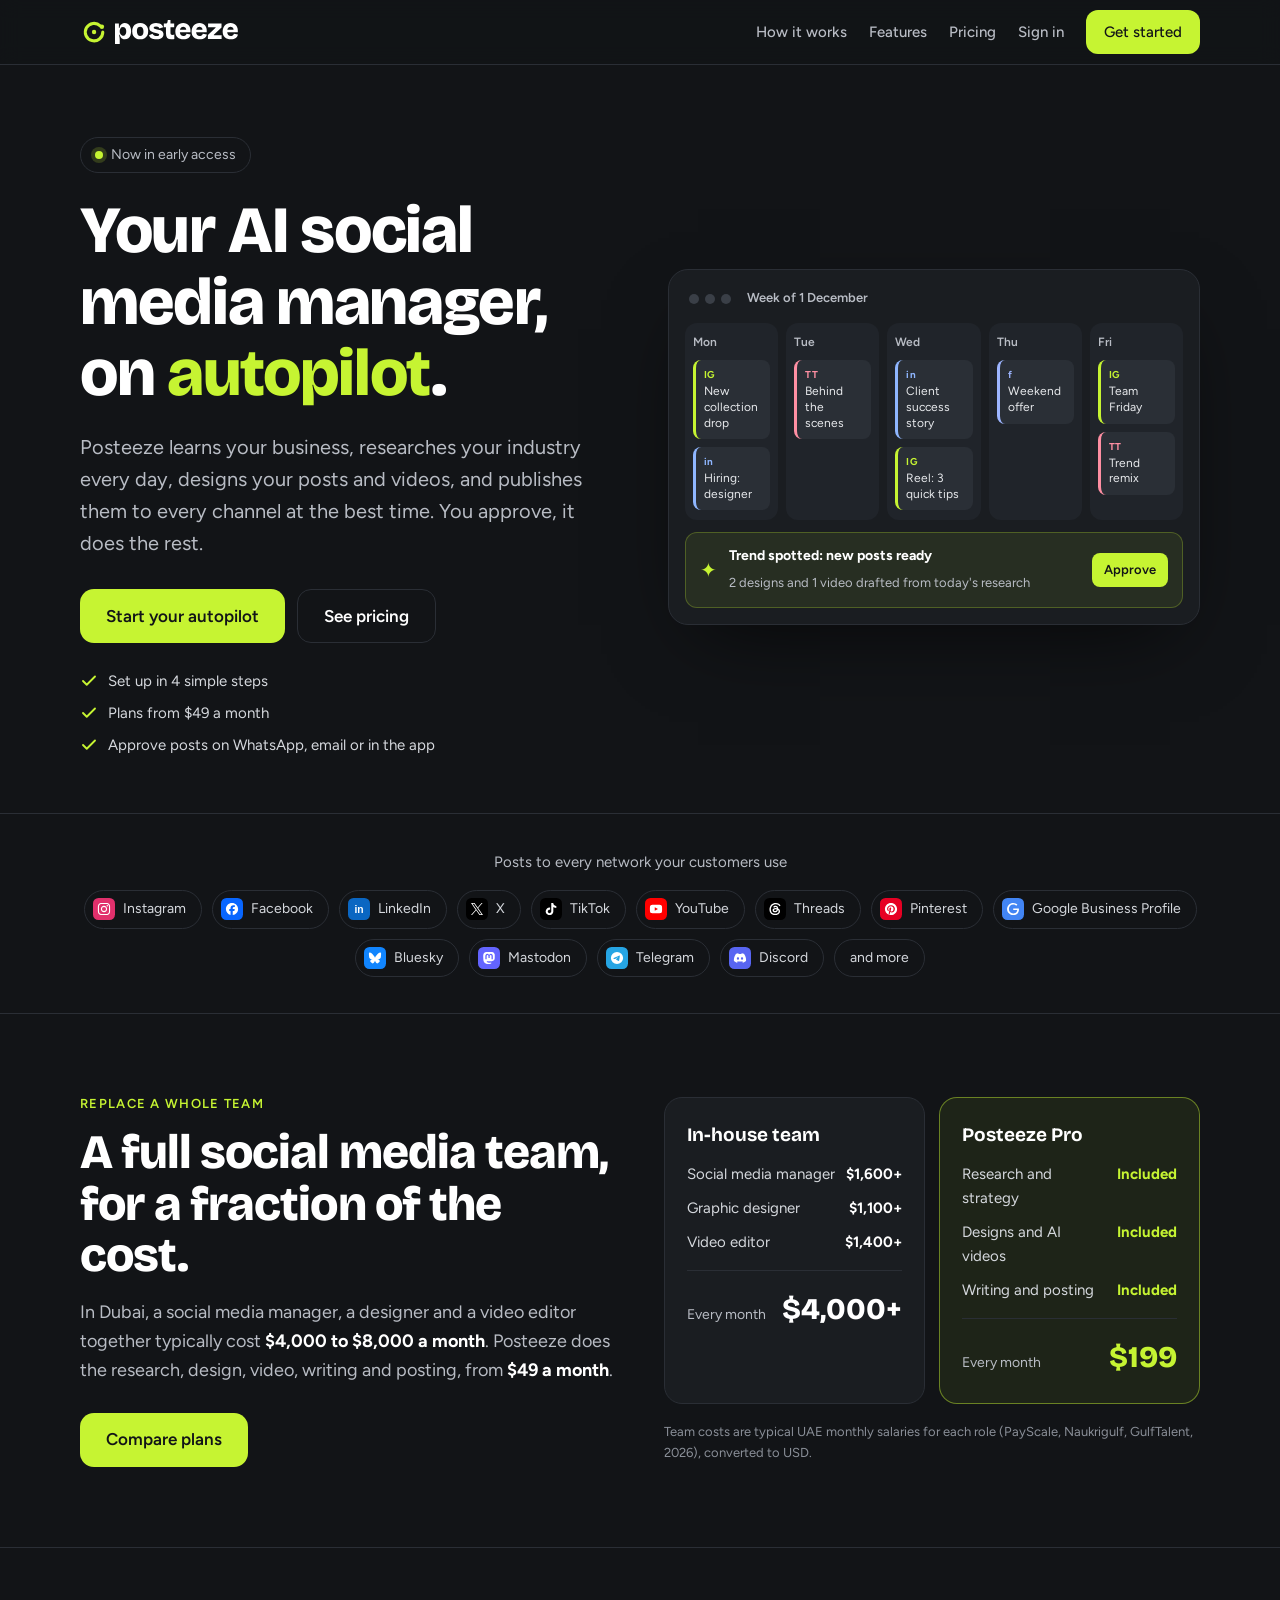
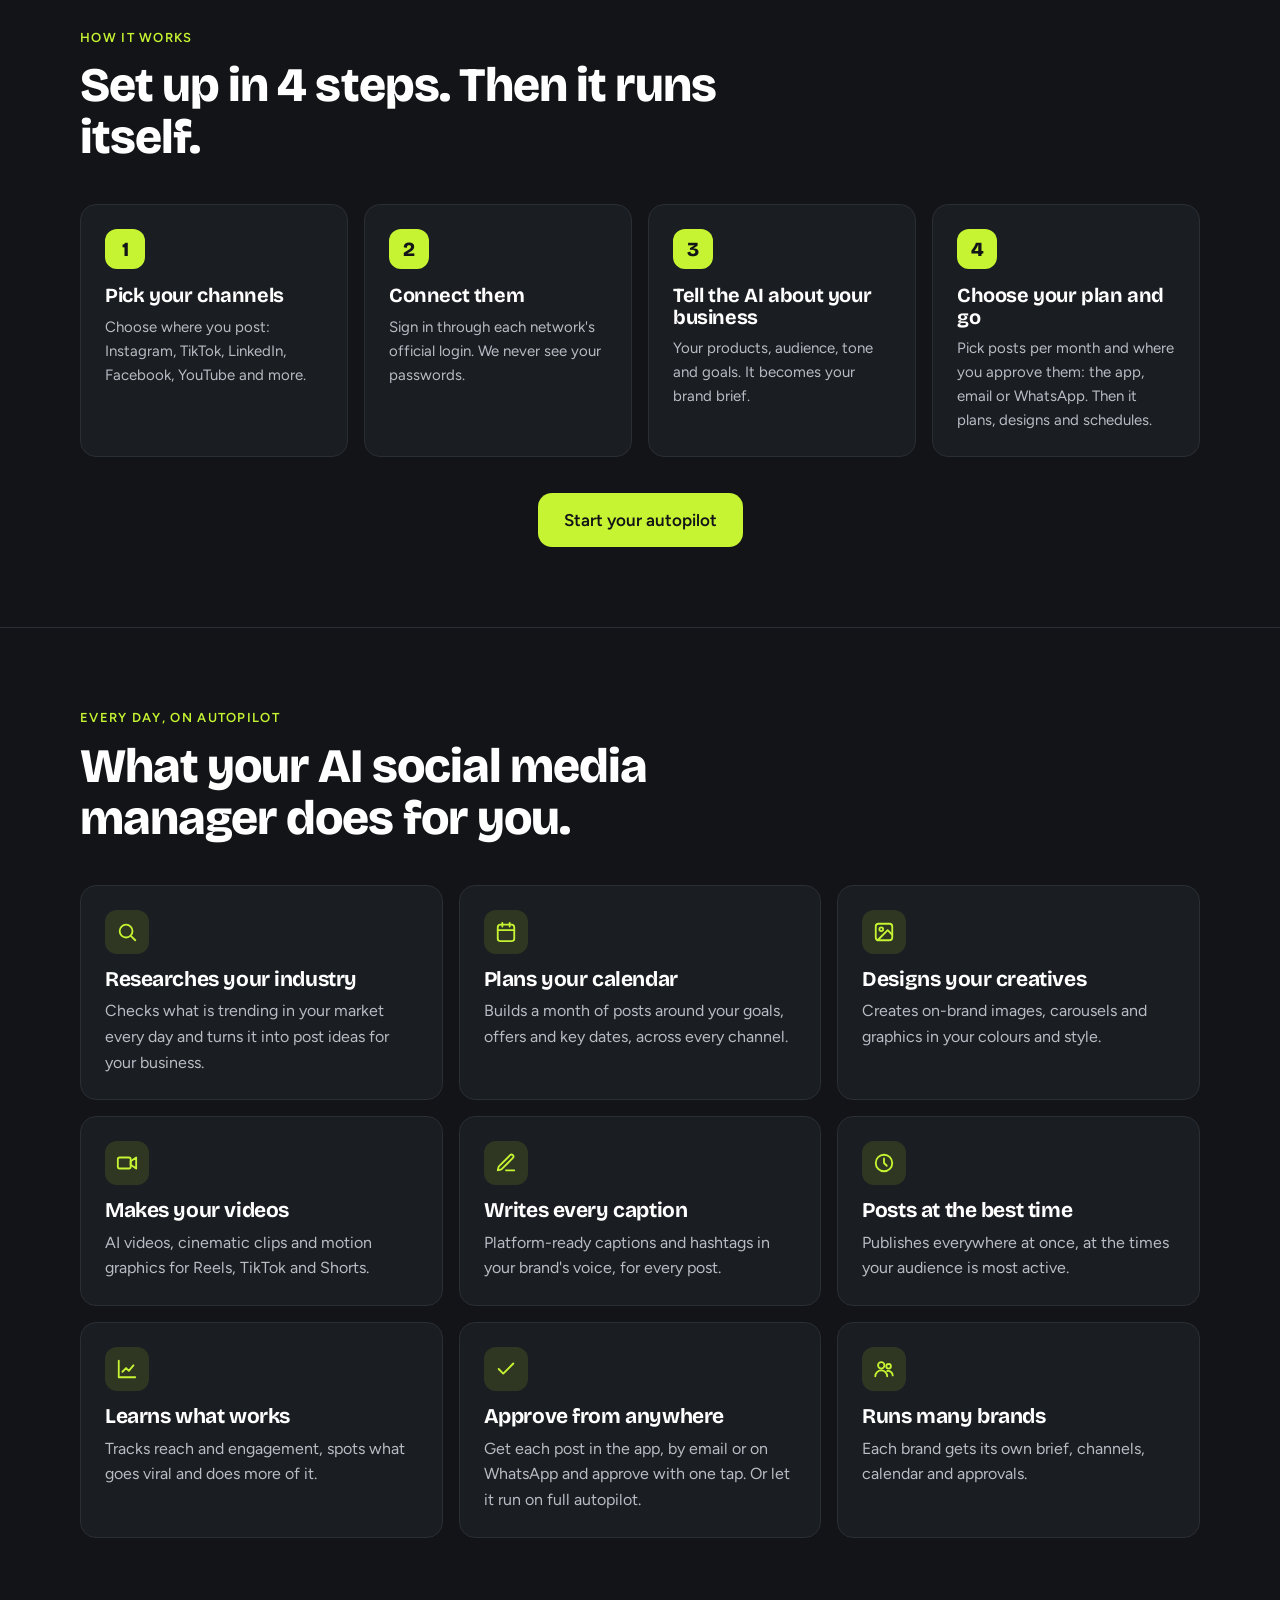
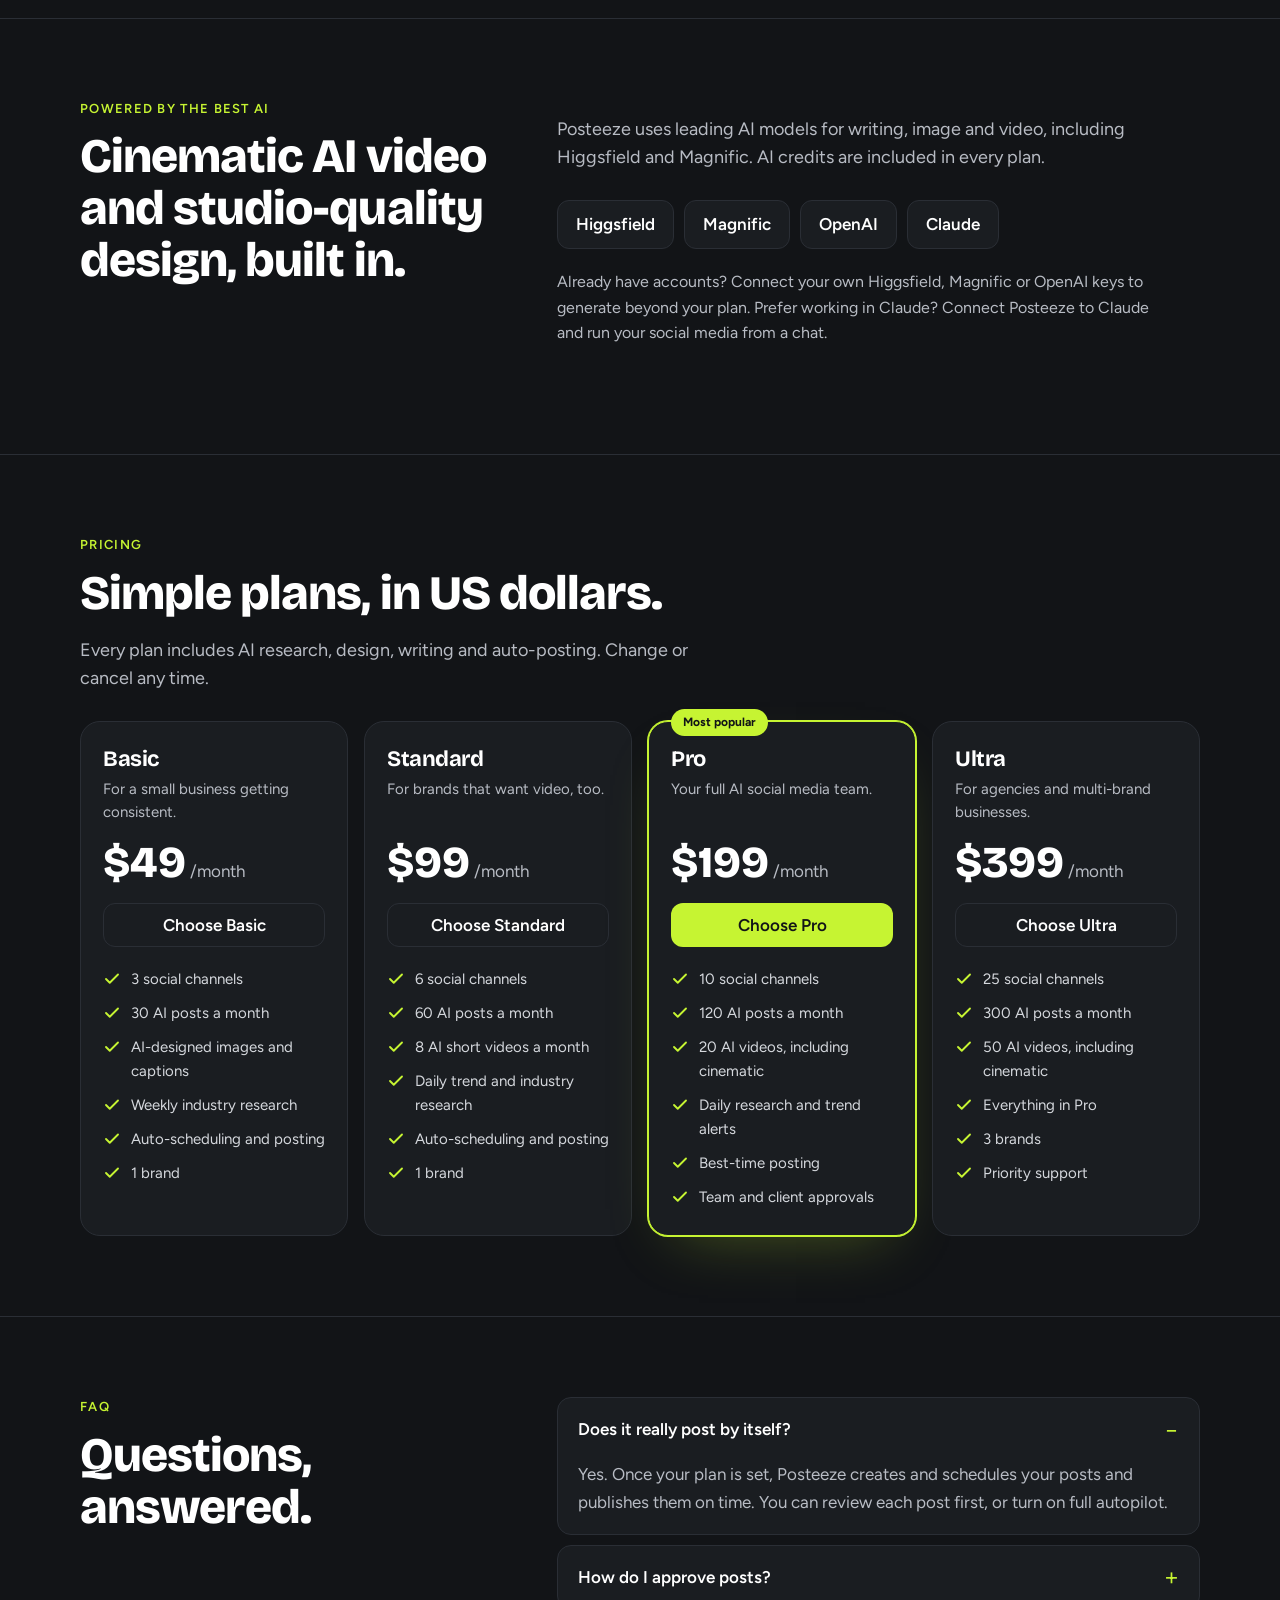
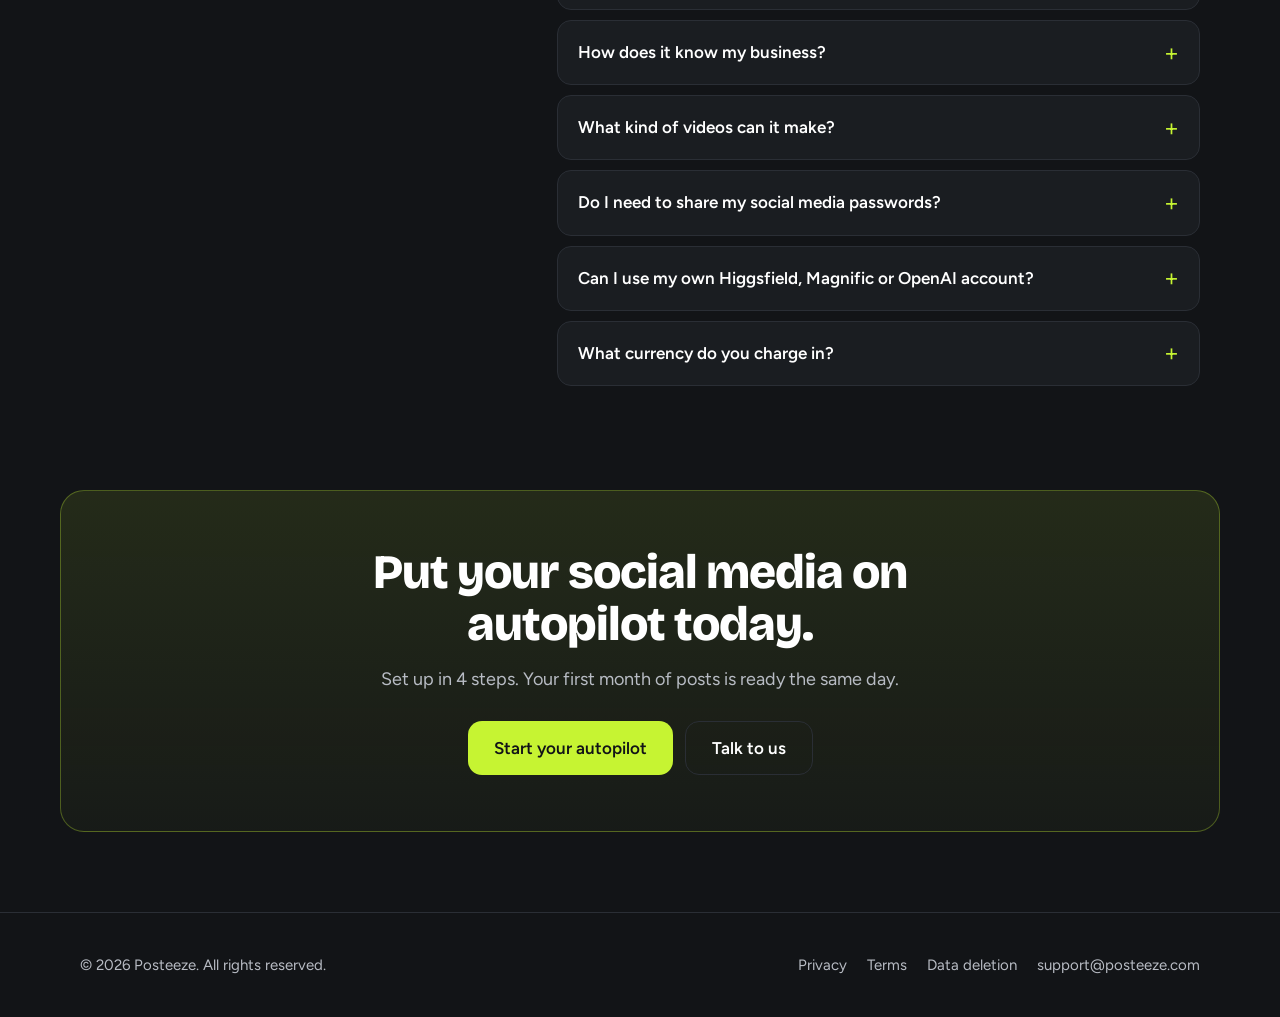
==== commit d47a86fe: "Real channel logos; remove Reddit Co-Authored-By: Claude Opus 5.5 <noreply@anthropic.com> Claude-Ses" ====
--- a/public/index.html
+++ b/public/index.html
@@ -63,7 +63,7 @@
 
 <section class="strip" aria-label="Supported channels"><div class="wrap">
 <p class="strip-title">Posts to every network your customers use</p>
-<div class="channels"><span>Instagram</span><span>Facebook</span><span>LinkedIn</span><span>X</span><span>TikTok</span><span>YouTube</span><span>Threads</span><span>Pinterest</span><span>Google Business Profile</span><span>Reddit</span><span>Bluesky</span><span>Mastodon</span><span>Telegram</span><span>Discord</span><span>and more</span></div>
+<div class="channels"><span class="ch"><svg width="22" height="22" viewBox="0 0 36 36" aria-hidden="true"><rect width="36" height="36" rx="9" fill="#E1306C"/><path transform="translate(8 8) scale(0.8333)" d="M7.0301.084c-1.2768.0602-2.1487.264-2.911.5634-.7888.3075-1.4575.72-2.1228 1.3877-.6652.6677-1.075 1.3368-1.3802 2.127-.2954.7638-.4956 1.6365-.552 2.914-.0564 1.2775-.0689 1.6882-.0626 4.947.0062 3.2586.0206 3.6671.0825 4.9473.061 1.2765.264 2.1482.5635 2.9107.308.7889.72 1.4573 1.388 2.1228.6679.6655 1.3365 1.0743 2.1285 1.38.7632.295 1.6361.4961 2.9134.552 1.2773.056 1.6884.069 4.9462.0627 3.2578-.0062 3.668-.0207 4.9478-.0814 1.28-.0607 2.147-.2652 2.9098-.5633.7889-.3086 1.4578-.72 2.1228-1.3881.665-.6682 1.0745-1.3378 1.3795-2.1284.2957-.7632.4966-1.636.552-2.9124.056-1.2809.0692-1.6898.063-4.948-.0063-3.2583-.021-3.6668-.0817-4.9465-.0607-1.2797-.264-2.1487-.5633-2.9117-.3084-.7889-.72-1.4568-1.3876-2.1228C21.2982 1.33 20.628.9208 19.8378.6165 19.074.321 18.2017.1197 16.9244.0645 15.6471.0093 15.236-.005 11.977.0014 8.718.0076 8.31.0215 7.0301.0839m.1402 21.6932c-1.17-.0509-1.8053-.2453-2.2287-.408-.5606-.216-.96-.4771-1.3819-.895-.422-.4178-.6811-.8186-.9-1.378-.1644-.4234-.3624-1.058-.4171-2.228-.0595-1.2645-.072-1.6442-.079-4.848-.007-3.2037.0053-3.583.0607-4.848.05-1.169.2456-1.805.408-2.2282.216-.5613.4762-.96.895-1.3816.4188-.4217.8184-.6814 1.3783-.9003.423-.1651 1.0575-.3614 2.227-.4171 1.2655-.06 1.6447-.072 4.848-.079 3.2033-.007 3.5835.005 4.8495.0608 1.169.0508 1.8053.2445 2.228.408.5608.216.96.4754 1.3816.895.4217.4194.6816.8176.9005 1.3787.1653.4217.3617 1.056.4169 2.2263.0602 1.2655.0739 1.645.0796 4.848.0058 3.203-.0055 3.5834-.061 4.848-.051 1.17-.245 1.8055-.408 2.2294-.216.5604-.4763.96-.8954 1.3814-.419.4215-.8181.6811-1.3783.9-.4224.1649-1.0577.3617-2.2262.4174-1.2656.0595-1.6448.072-4.8493.079-3.2045.007-3.5825-.006-4.848-.0608M16.953 5.5864A1.44 1.44 0 1 0 18.39 4.144a1.44 1.44 0 0 0-1.437 1.4424M5.8385 12.012c.0067 3.4032 2.7706 6.1557 6.173 6.1493 3.4026-.0065 6.157-2.7701 6.1506-6.1733-.0065-3.4032-2.771-6.1565-6.174-6.1498-3.403.0067-6.156 2.771-6.1496 6.1738M8 12.0077a4 4 0 1 1 4.008 3.9921A3.9996 3.9996 0 0 1 8 12.0077" fill="#fff"/></svg>Instagram</span><span class="ch"><svg width="22" height="22" viewBox="0 0 36 36" aria-hidden="true"><rect width="36" height="36" rx="9" fill="#0866FF"/><path transform="translate(8 8) scale(0.8333)" d="M9.101 23.691v-7.98H6.627v-3.667h2.474v-1.58c0-4.085 1.848-5.978 5.858-5.978.401 0 .955.042 1.468.103a8.68 8.68 0 0 1 1.141.195v3.325a8.623 8.623 0 0 0-.653-.036 26.805 26.805 0 0 0-.733-.009c-.707 0-1.259.096-1.675.309a1.686 1.686 0 0 0-.679.622c-.258.42-.374.995-.374 1.752v1.297h3.919l-.386 2.103-.287 1.564h-3.246v8.245C19.396 23.238 24 18.179 24 12.044c0-6.627-5.373-12-12-12s-12 5.373-12 12c0 5.628 3.874 10.35 9.101 11.647Z" fill="#fff"/></svg>Facebook</span><span class="ch"><svg width="22" height="22" viewBox="0 0 36 36" aria-hidden="true"><rect width="36" height="36" rx="9" fill="#0A66C2"/><text x="18" y="24.5" text-anchor="middle" font-family="Arial,Helvetica,sans-serif" font-weight="700" font-size="17" fill="#fff">in</text></svg>LinkedIn</span><span class="ch"><svg width="22" height="22" viewBox="0 0 36 36" aria-hidden="true"><rect width="36" height="36" rx="9" fill="#000000"/><path transform="translate(8 8) scale(0.8333)" d="M14.234 10.162 22.977 0h-2.072l-7.591 8.824L7.251 0H.258l9.168 13.343L.258 24H2.33l8.016-9.318L16.749 24h6.993zm-2.837 3.299-.929-1.329L3.076 1.56h3.182l5.965 8.532.929 1.329 7.754 11.09h-3.182z" fill="#fff"/></svg>X</span><span class="ch"><svg width="22" height="22" viewBox="0 0 36 36" aria-hidden="true"><rect width="36" height="36" rx="9" fill="#000000"/><path transform="translate(8 8) scale(0.8333)" d="M12.525.02c1.31-.02 2.61-.01 3.91-.02.08 1.53.63 3.09 1.75 4.17 1.12 1.11 2.7 1.62 4.24 1.79v4.03c-1.44-.05-2.89-.35-4.2-.97-.57-.26-1.1-.59-1.62-.93-.01 2.92.01 5.84-.02 8.75-.08 1.4-.54 2.79-1.35 3.94-1.31 1.92-3.58 3.17-5.91 3.21-1.43.08-2.86-.31-4.08-1.03-2.02-1.19-3.44-3.37-3.65-5.71-.02-.5-.03-1-.01-1.49.18-1.9 1.12-3.72 2.58-4.96 1.66-1.44 3.98-2.13 6.15-1.72.02 1.48-.04 2.96-.04 4.44-.99-.32-2.15-.23-3.02.37-.63.41-1.11 1.04-1.36 1.75-.21.51-.15 1.07-.14 1.61.24 1.64 1.82 3.02 3.5 2.87 1.12-.01 2.19-.66 2.77-1.61.19-.33.4-.67.41-1.06.1-1.79.06-3.57.07-5.36.01-4.03-.01-8.05.02-12.07z" fill="#fff"/></svg>TikTok</span><span class="ch"><svg width="22" height="22" viewBox="0 0 36 36" aria-hidden="true"><rect width="36" height="36" rx="9" fill="#FF0000"/><path transform="translate(8 8) scale(0.8333)" d="M23.498 6.186a3.016 3.016 0 0 0-2.122-2.136C19.505 3.545 12 3.545 12 3.545s-7.505 0-9.377.505A3.017 3.017 0 0 0 .502 6.186C0 8.07 0 12 0 12s0 3.93.502 5.814a3.016 3.016 0 0 0 2.122 2.136c1.871.505 9.376.505 9.376.505s7.505 0 9.377-.505a3.015 3.015 0 0 0 2.122-2.136C24 15.93 24 12 24 12s0-3.93-.502-5.814zM9.545 15.568V8.432L15.818 12l-6.273 3.568z" fill="#fff"/></svg>YouTube</span><span class="ch"><svg width="22" height="22" viewBox="0 0 36 36" aria-hidden="true"><rect width="36" height="36" rx="9" fill="#000000"/><path transform="translate(8 8) scale(0.8333)" d="M18.263 11.097c-.03-3.486-1.92-5.586-5.111-5.586-2.13 0-3.922.963-4.863 2.499l2.062 1.438c.535-.843 1.272-1.543 2.628-1.543 1.528 0 2.318.85 2.544 2.431a15 15 0 0 0-2.236-.173c-4.125 0-6.068 1.867-6.068 4.336s1.943 3.99 4.804 3.99c3.139 0 5.013-2.115 5.781-4.735.798.361 1.348 1.204 1.348 2.47 0 3.387-3.907 5.232-7.22 5.232-4.885 0-8.077-3.207-8.077-8.424 0-6.392 4.223-10.487 9.9-10.487 3.808 0 5.69 1.671 6.97 3.914l2.108-1.475C21.44 2.078 18.331 0 13.663 0 6.227 0 1.168 5.277 1.168 12.934c0 7 4.953 11.066 10.856 11.066 4.878 0 9.809-2.846 9.809-7.716 0-2.545-1.46-4.231-3.569-5.187m-6.33 4.855c-1.077 0-2.026-.512-2.026-1.453 0-1.483 1.822-1.934 3.606-1.934.678 0 1.34.045 1.927.173-.422 1.927-1.671 3.215-3.508 3.214Z" fill="#fff"/></svg>Threads</span><span class="ch"><svg width="22" height="22" viewBox="0 0 36 36" aria-hidden="true"><rect width="36" height="36" rx="9" fill="#E60023"/><path transform="translate(8 8) scale(0.8333)" d="M12.017 0C5.396 0 .029 5.367.029 11.987c0 5.079 3.158 9.417 7.618 11.162-.105-.949-.199-2.403.041-3.439.219-.937 1.406-5.957 1.406-5.957s-.359-.72-.359-1.781c0-1.663.967-2.911 2.168-2.911 1.024 0 1.518.769 1.518 1.688 0 1.029-.653 2.567-.992 3.992-.285 1.193.6 2.165 1.775 2.165 2.128 0 3.768-2.245 3.768-5.487 0-2.861-2.063-4.869-5.008-4.869-3.41 0-5.409 2.562-5.409 5.199 0 1.033.394 2.143.889 2.741.099.12.112.225.085.345-.09.375-.293 1.199-.334 1.363-.053.225-.172.271-.401.165-1.495-.69-2.433-2.878-2.433-4.646 0-3.776 2.748-7.252 7.92-7.252 4.158 0 7.392 2.967 7.392 6.923 0 4.135-2.607 7.462-6.233 7.462-1.214 0-2.354-.629-2.758-1.379l-.749 2.848c-.269 1.045-1.004 2.352-1.498 3.146 1.123.345 2.306.535 3.55.535 6.607 0 11.985-5.365 11.985-11.987C23.97 5.39 18.592.026 11.985.026L12.017 0z" fill="#fff"/></svg>Pinterest</span><span class="ch"><svg width="22" height="22" viewBox="0 0 36 36" aria-hidden="true"><rect width="36" height="36" rx="9" fill="#4285F4"/><path transform="translate(8 8) scale(0.8333)" d="M12.48 10.92v3.28h7.84c-.24 1.84-.853 3.187-1.787 4.133-1.147 1.147-2.933 2.4-6.053 2.4-4.827 0-8.6-3.893-8.6-8.72s3.773-8.72 8.6-8.72c2.6 0 4.507 1.027 5.907 2.347l2.307-2.307C18.747 1.44 16.133 0 12.48 0 5.867 0 .307 5.387.307 12s5.56 12 12.173 12c3.573 0 6.267-1.173 8.373-3.36 2.16-2.16 2.84-5.213 2.84-7.667 0-.76-.053-1.467-.173-2.053H12.48z" fill="#fff"/></svg>Google Business Profile</span><span class="ch"><svg width="22" height="22" viewBox="0 0 36 36" aria-hidden="true"><rect width="36" height="36" rx="9" fill="#1185FE"/><path transform="translate(8 8) scale(0.8333)" d="M5.202 2.857C7.954 4.922 10.913 9.11 12 11.358c1.087-2.247 4.046-6.436 6.798-8.501C20.783 1.366 24 .213 24 3.883c0 .732-.42 6.156-.667 7.037-.856 3.061-3.978 3.842-6.755 3.37 4.854.826 6.089 3.562 3.422 6.299-5.065 5.196-7.28-1.304-7.847-2.97-.104-.305-.152-.448-.153-.327 0-.121-.05.022-.153.327-.568 1.666-2.782 8.166-7.847 2.97-2.667-2.737-1.432-5.473 3.422-6.3-2.777.473-5.899-.308-6.755-3.369C.42 10.04 0 4.615 0 3.883c0-3.67 3.217-2.517 5.202-1.026" fill="#fff"/></svg>Bluesky</span><span class="ch"><svg width="22" height="22" viewBox="0 0 36 36" aria-hidden="true"><rect width="36" height="36" rx="9" fill="#6364FF"/><path transform="translate(8 8) scale(0.8333)" d="M23.268 5.313c-.35-2.578-2.617-4.61-5.304-5.004C17.51.242 15.792 0 11.813 0h-.03c-3.98 0-4.835.242-5.288.309C3.882.692 1.496 2.518.917 5.127.64 6.412.61 7.837.661 9.143c.074 1.874.088 3.745.26 5.611.118 1.24.325 2.47.62 3.68.55 2.237 2.777 4.098 4.96 4.857 2.336.792 4.849.923 7.256.38.265-.061.527-.132.786-.213.585-.184 1.27-.39 1.774-.753a.057.057 0 0 0 .023-.043v-1.809a.052.052 0 0 0-.02-.041.053.053 0 0 0-.046-.01 20.282 20.282 0 0 1-4.709.545c-2.73 0-3.463-1.284-3.674-1.818a5.593 5.593 0 0 1-.319-1.433.053.053 0 0 1 .066-.054c1.517.363 3.072.546 4.632.546.376 0 .75 0 1.125-.01 1.57-.044 3.224-.124 4.768-.422.038-.008.077-.015.11-.024 2.435-.464 4.753-1.92 4.989-5.604.008-.145.03-1.52.03-1.67.002-.512.167-3.63-.024-5.545zm-3.748 9.195h-2.561V8.29c0-1.309-.55-1.976-1.67-1.976-1.23 0-1.846.79-1.846 2.35v3.403h-2.546V8.663c0-1.56-.617-2.35-1.848-2.35-1.112 0-1.668.668-1.67 1.977v6.218H4.822V8.102c0-1.31.337-2.35 1.011-3.12.696-.77 1.608-1.164 2.74-1.164 1.311 0 2.302.5 2.962 1.498l.638 1.06.638-1.06c.66-.999 1.65-1.498 2.96-1.498 1.13 0 2.043.395 2.74 1.164.675.77 1.012 1.81 1.012 3.12z" fill="#fff"/></svg>Mastodon</span><span class="ch"><svg width="22" height="22" viewBox="0 0 36 36" aria-hidden="true"><rect width="36" height="36" rx="9" fill="#26A5E4"/><path transform="translate(8 8) scale(0.8333)" d="M11.944 0A12 12 0 0 0 0 12a12 12 0 0 0 12 12 12 12 0 0 0 12-12A12 12 0 0 0 12 0a12 12 0 0 0-.056 0zm4.962 7.224c.1-.002.321.023.465.14a.506.506 0 0 1 .171.325c.016.093.036.306.02.472-.18 1.898-.962 6.502-1.36 8.627-.168.9-.499 1.201-.82 1.23-.696.065-1.225-.46-1.9-.902-1.056-.693-1.653-1.124-2.678-1.8-1.185-.78-.417-1.21.258-1.91.177-.184 3.247-2.977 3.307-3.23.007-.032.014-.15-.056-.212s-.174-.041-.249-.024c-.106.024-1.793 1.14-5.061 3.345-.48.33-.913.49-1.302.48-.428-.008-1.252-.241-1.865-.44-.752-.245-1.349-.374-1.297-.789.027-.216.325-.437.893-.663 3.498-1.524 5.83-2.529 6.998-3.014 3.332-1.386 4.025-1.627 4.476-1.635z" fill="#fff"/></svg>Telegram</span><span class="ch"><svg width="22" height="22" viewBox="0 0 36 36" aria-hidden="true"><rect width="36" height="36" rx="9" fill="#5865F2"/><path transform="translate(8 8) scale(0.8333)" d="M20.317 4.3698a19.7913 19.7913 0 00-4.8851-1.5152.0741.0741 0 00-.0785.0371c-.211.3753-.4447.8648-.6083 1.2495-1.8447-.2762-3.68-.2762-5.4868 0-.1636-.3933-.4058-.8742-.6177-1.2495a.077.077 0 00-.0785-.037 19.7363 19.7363 0 00-4.8852 1.515.0699.0699 0 00-.0321.0277C.5334 9.0458-.319 13.5799.0992 18.0578a.0824.0824 0 00.0312.0561c2.0528 1.5076 4.0413 2.4228 5.9929 3.0294a.0777.0777 0 00.0842-.0276c.4616-.6304.8731-1.2952 1.226-1.9942a.076.076 0 00-.0416-.1057c-.6528-.2476-1.2743-.5495-1.8722-.8923a.077.077 0 01-.0076-.1277c.1258-.0943.2517-.1923.3718-.2914a.0743.0743 0 01.0776-.0105c3.9278 1.7933 8.18 1.7933 12.0614 0a.0739.0739 0 01.0785.0095c.1202.099.246.1981.3728.2924a.077.077 0 01-.0066.1276 12.2986 12.2986 0 01-1.873.8914.0766.0766 0 00-.0407.1067c.3604.698.7719 1.3628 1.225 1.9932a.076.076 0 00.0842.0286c1.961-.6067 3.9495-1.5219 6.0023-3.0294a.077.077 0 00.0313-.0552c.5004-5.177-.8382-9.6739-3.5485-13.6604a.061.061 0 00-.0312-.0286zM8.02 15.3312c-1.1825 0-2.1569-1.0857-2.1569-2.419 0-1.3332.9555-2.4189 2.157-2.4189 1.2108 0 2.1757 1.0952 2.1568 2.419 0 1.3332-.9555 2.4189-2.1569 2.4189zm7.9748 0c-1.1825 0-2.1569-1.0857-2.1569-2.419 0-1.3332.9554-2.4189 2.1569-2.4189 1.2108 0 2.1757 1.0952 2.1568 2.419 0 1.3332-.946 2.4189-2.1568 2.4189Z" fill="#fff"/></svg>Discord</span><span>and more</span></div>
 </div></section>
 
 <section id="save"><div class="wrap save">
--- a/style.css
+++ b/style.css
@@ -62,7 +62,8 @@
 .strip{padding:36px 0}
 .strip-title{margin:0 0 16px;color:var(--muted);font-size:15px;text-align:center}
 .channels{display:flex;flex-wrap:wrap;gap:10px;justify-content:center}
-.channels span{border:1px solid var(--line);border-radius:999px;padding:7px 15px;color:#D5D8DD;font-size:14px}
+.channels span{border:1px solid var(--line);border-radius:999px;padding:7px 15px;color:#D5D8DD;font-size:14px;display:inline-flex;align-items:center;gap:8px}
+.channels span.ch{padding-left:8px}
 
 .split{display:grid;grid-template-columns:minmax(0,.8fr) minmax(0,1.2fr);gap:48px;align-items:start}
 .compare{display:grid;grid-template-columns:repeat(2,minmax(0,1fr));gap:16px}
